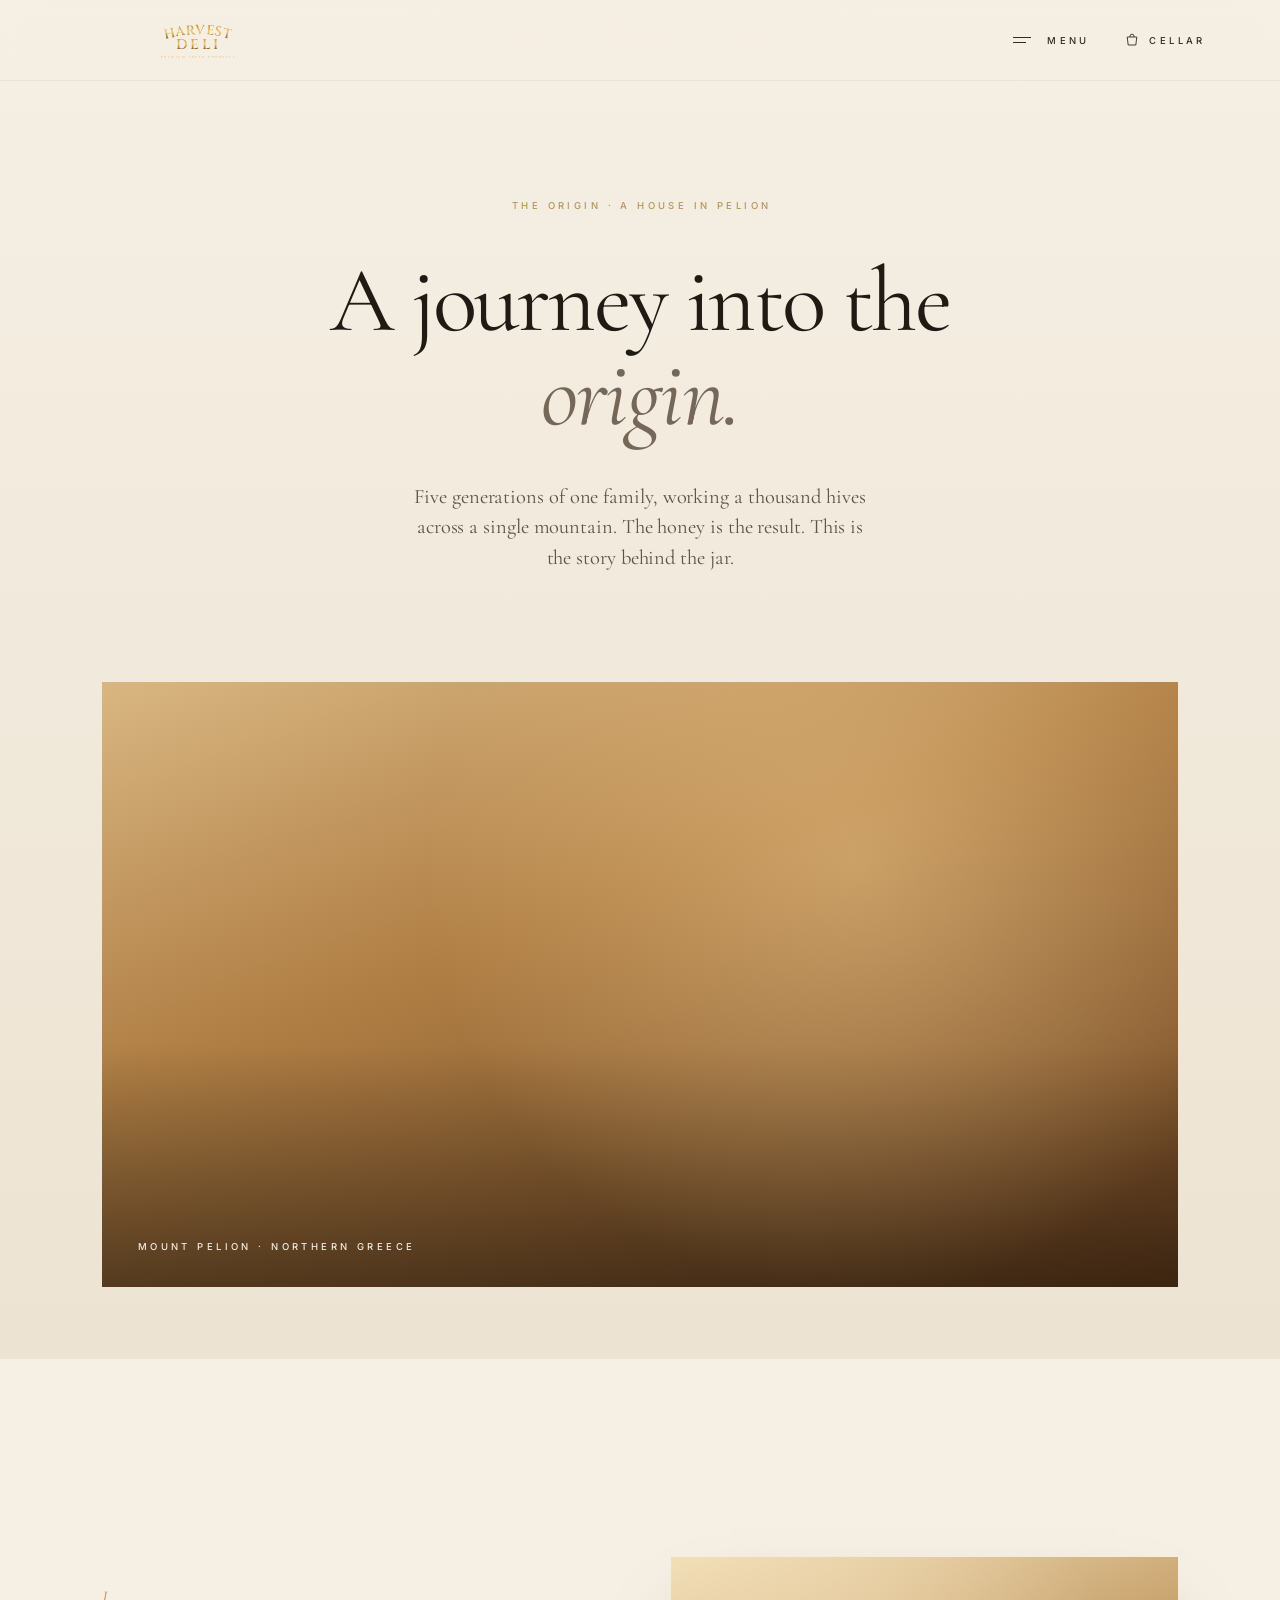
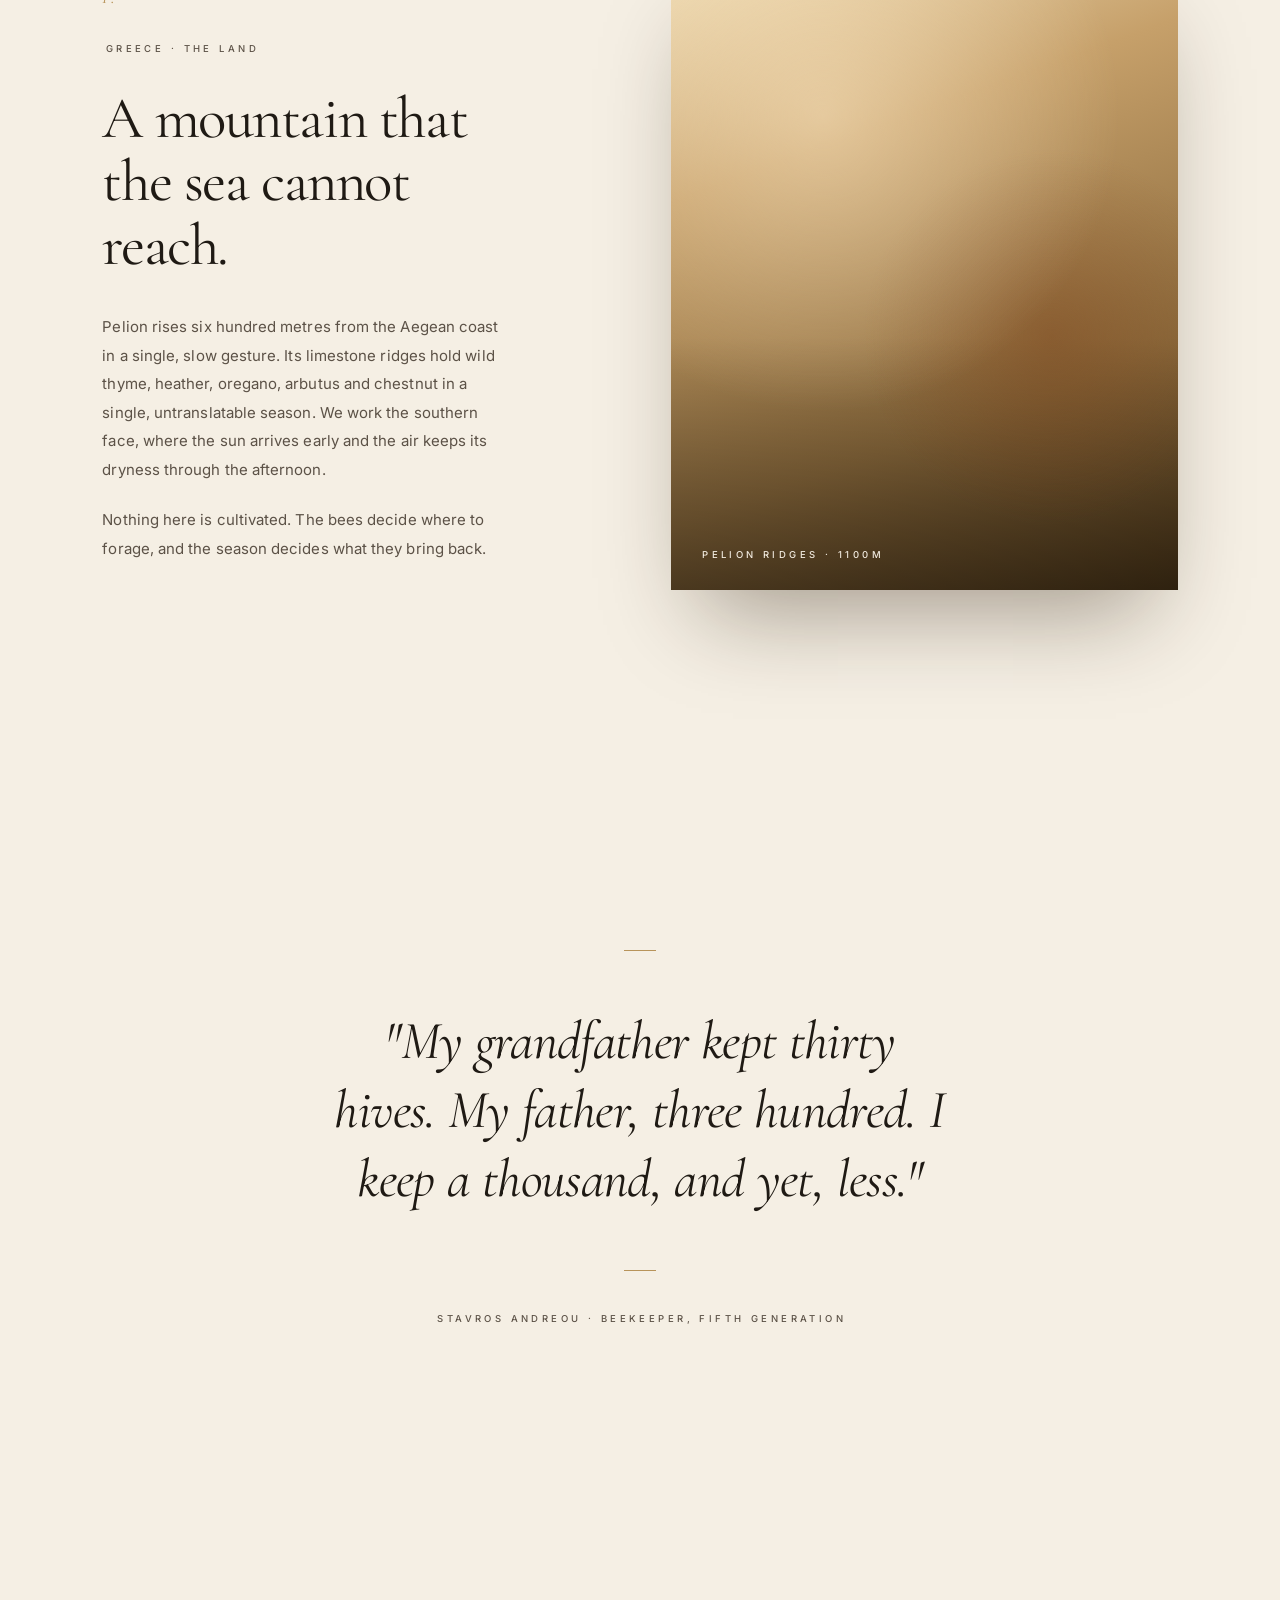
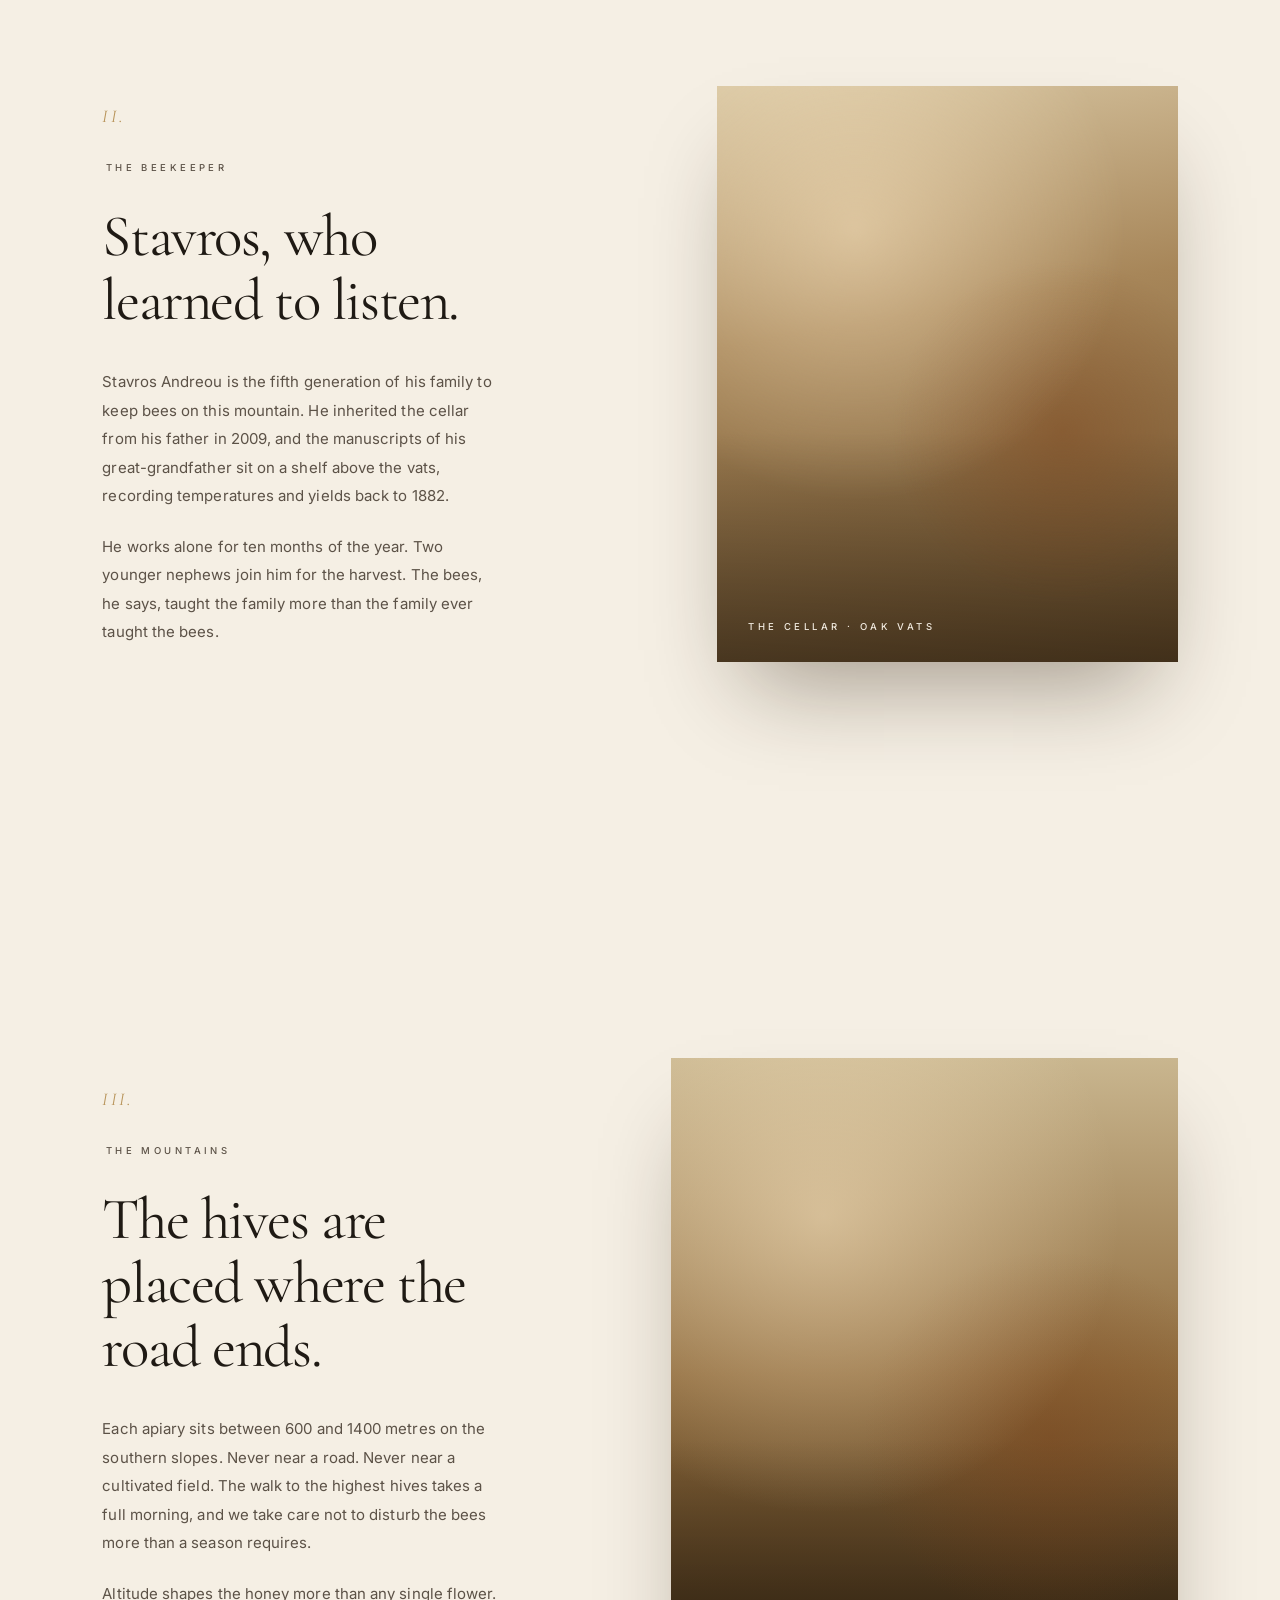
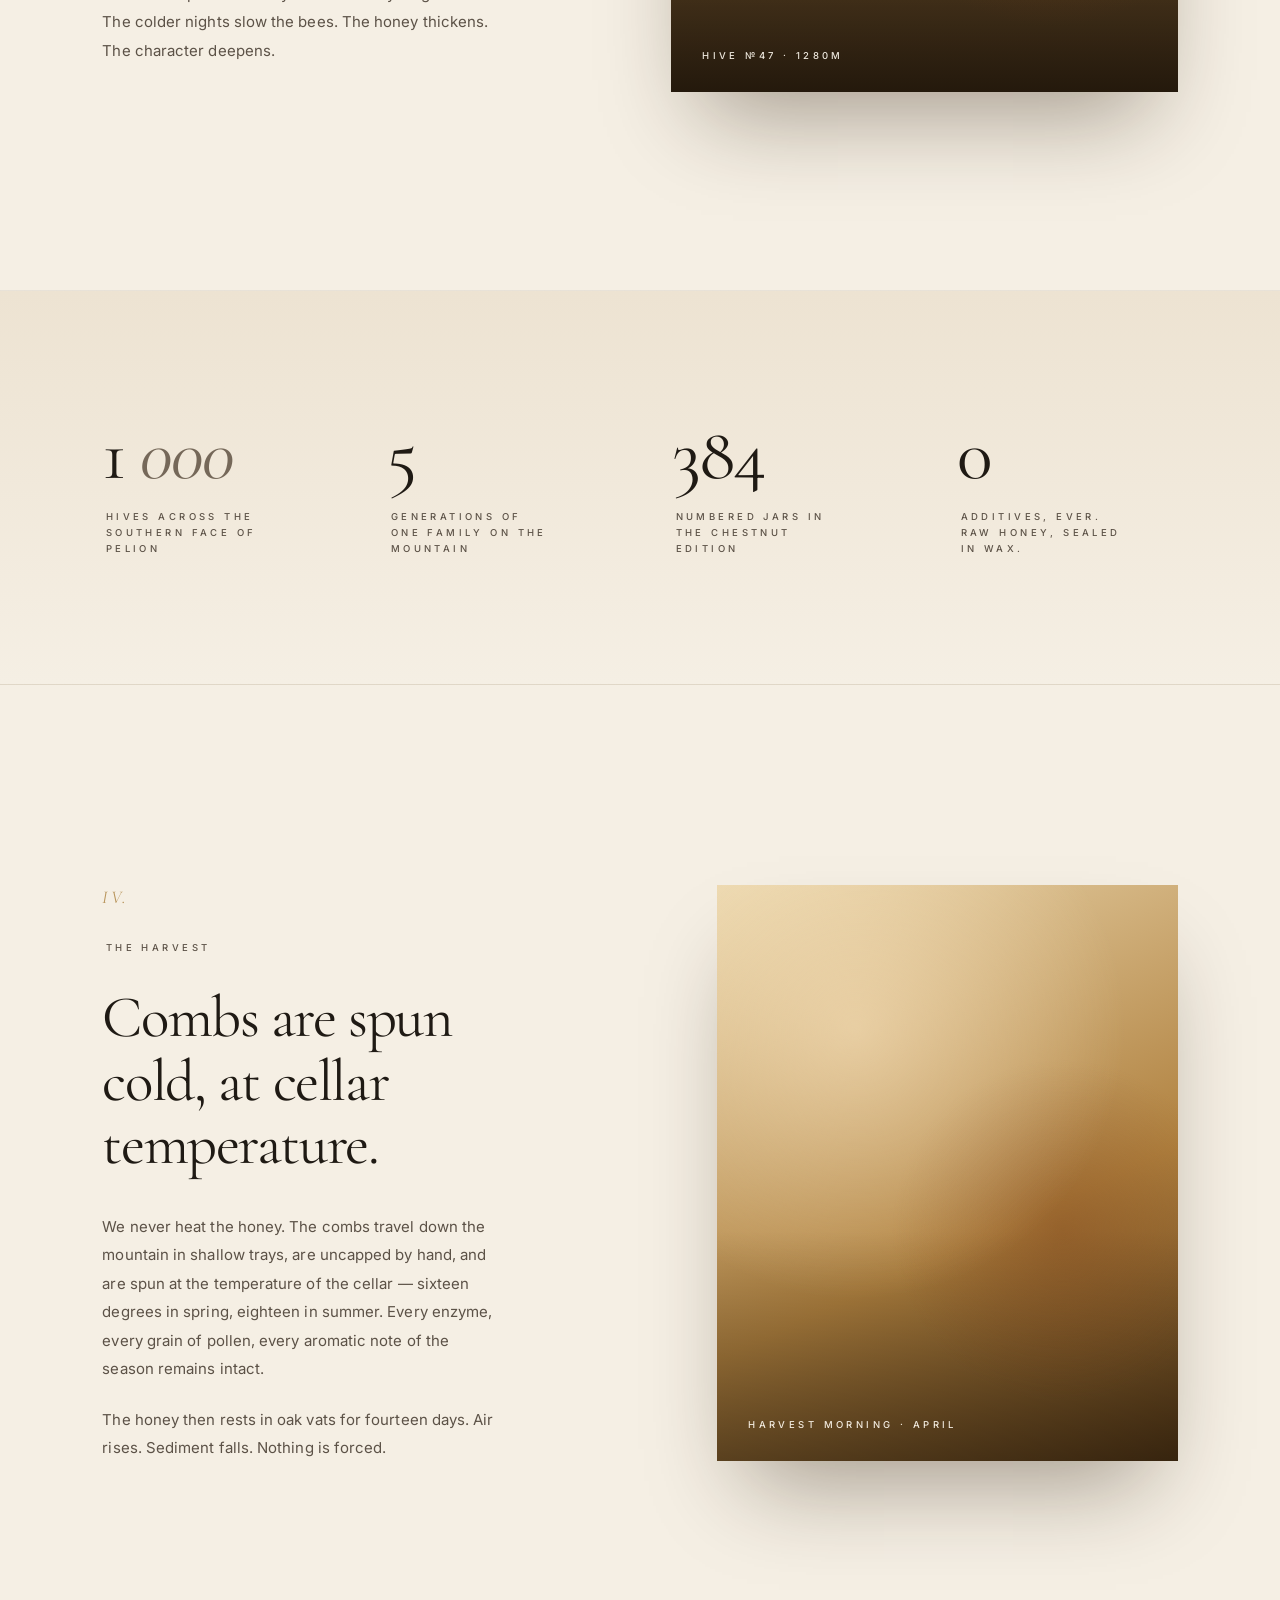
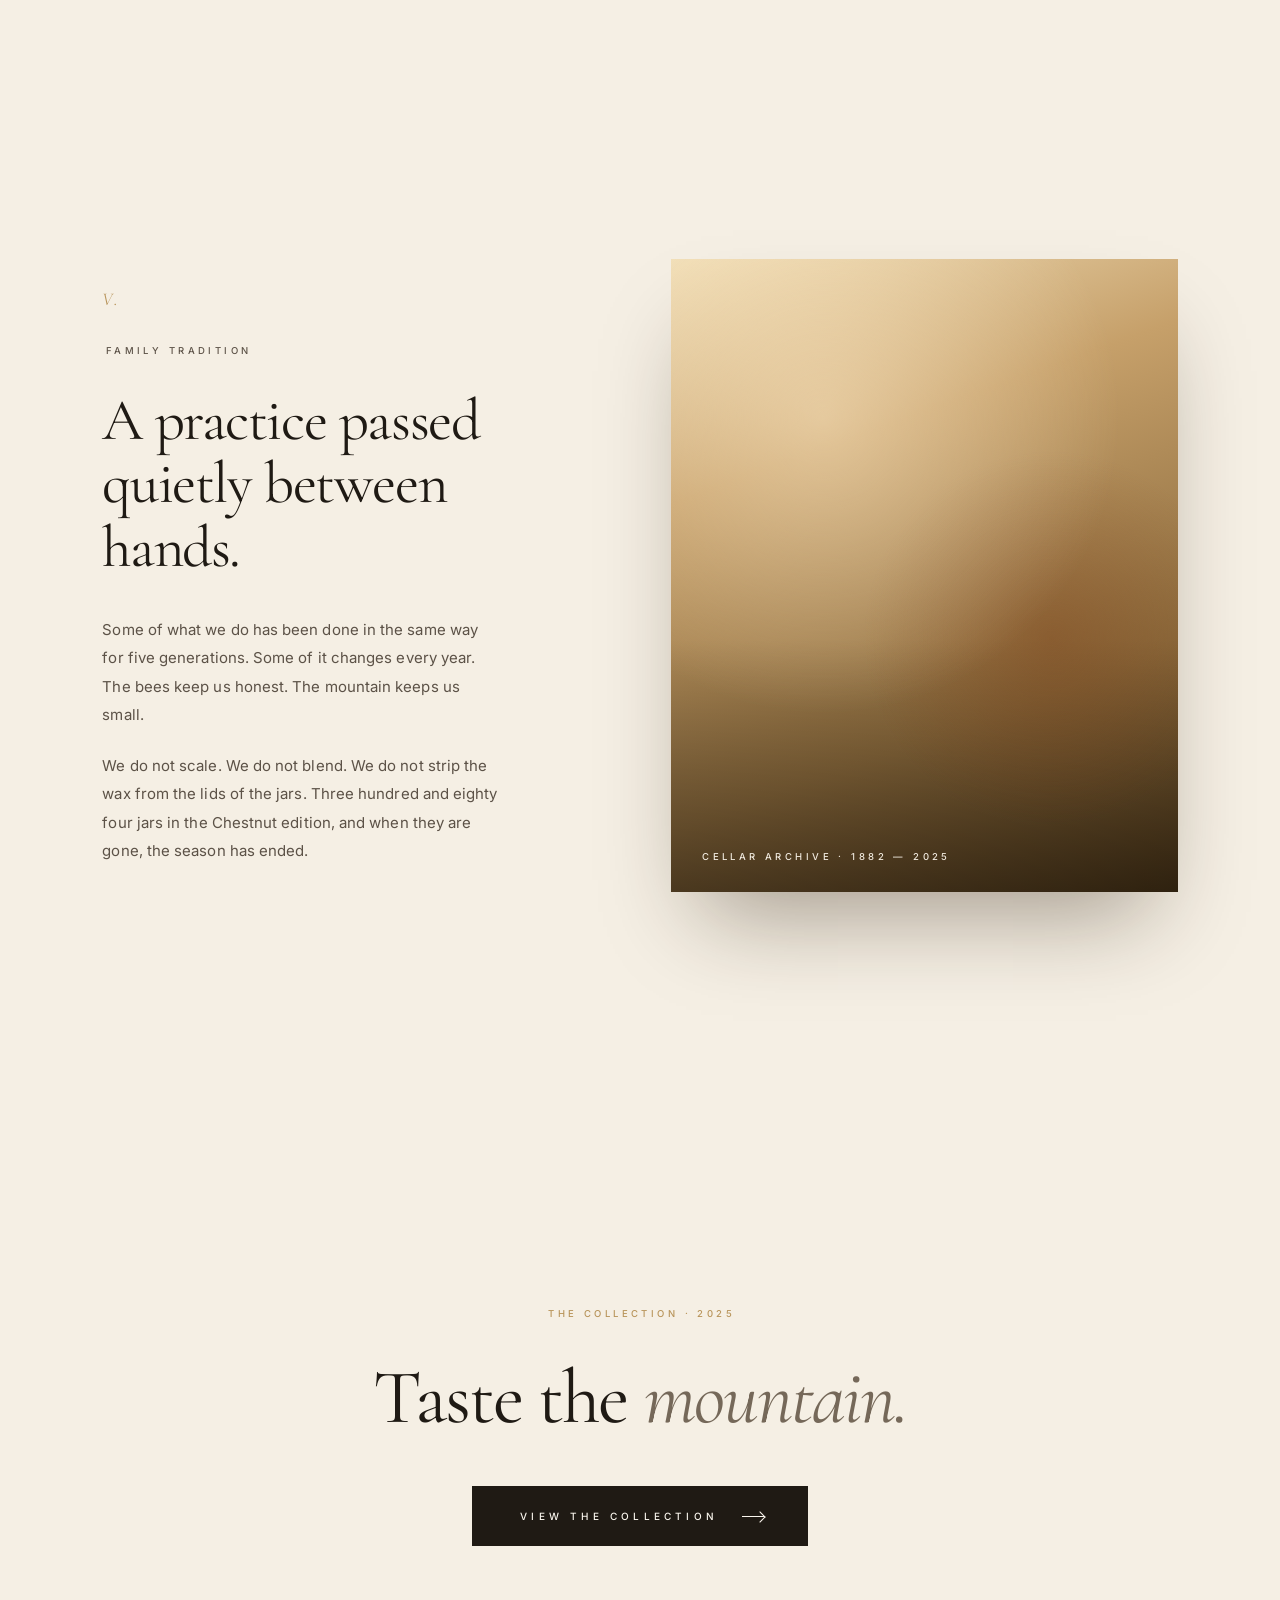
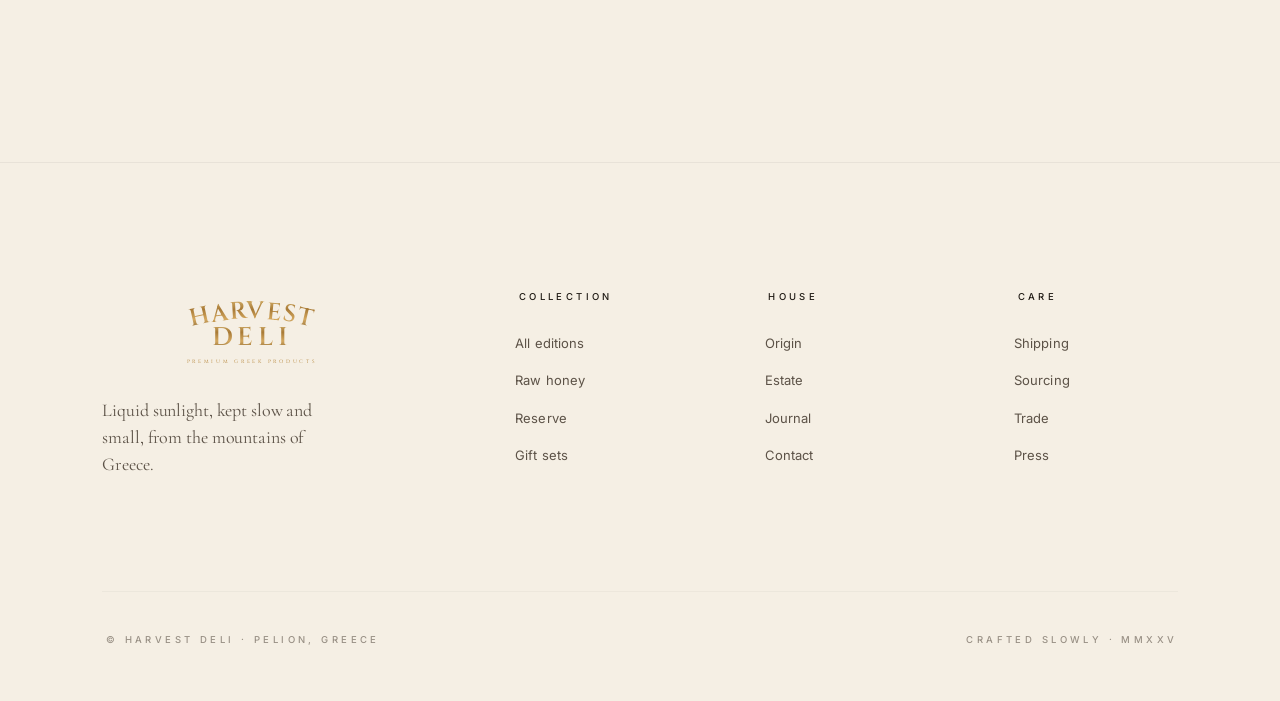
==== about.html @ 5fcb4b65 "Expand into full webshop: shop, about, contact, checkout, cart drawer - shop.html: cinematic hero, s" ====
<!DOCTYPE html>
<html lang="en">
<head>
<meta charset="UTF-8">
<meta name="viewport" content="width=device-width, initial-scale=1.0">
<title>The Origin — Harvest Deli</title>
<link rel="preconnect" href="https://fonts.googleapis.com">
<link rel="preconnect" href="https://fonts.gstatic.com" crossorigin>
<link href="https://fonts.googleapis.com/css2?family=Cinzel:wght@400;500;600;700&family=Cormorant+Garamond:ital,wght@0,300;0,400;0,500;0,600;1,400;1,500&family=Inter:wght@300;400;500&display=swap" rel="stylesheet">
<link rel="stylesheet" href="shared.css">
<style>
:root {
  --bg: #F5EFE4;
  --bg-deep: #EDE3D2;
  --ink: #1F1A14;
  --ink-soft: #5C5247;
  --ink-warm: #756859;
  --stone: #C9BBA3;
  --gold: #B8945A;
  --gold-light: #D4AC6A;
  --gold-deep: #8A6228;
  --gold-soft: rgba(184, 148, 90, 0.32);
  --cream: #FAF6EE;
  --ease: cubic-bezier(0.22, 1, 0.36, 1);
  --track-label: 0.36em;
  --track-button: 0.42em;
}
* { margin: 0; padding: 0; box-sizing: border-box; }
html { -webkit-font-smoothing: antialiased; -moz-osx-font-smoothing: grayscale; scroll-behavior: smooth; }
body {
  background: var(--bg);
  color: var(--ink);
  font-family: 'Inter', -apple-system, BlinkMacSystemFont, sans-serif;
  font-weight: 400;
  font-size: 15px;
  line-height: 1.65;
  overflow-x: hidden;
}
::selection { background: var(--gold-soft); color: var(--ink); }

.logo-svg { display: block; height: 100%; width: auto; }
.logo-mark.nav-size { height: 44px; }
.logo-mark.menu-size { height: 70px; }
.logo-mark.footer-size { height: 80px; }

nav.site-nav {
  position: fixed; top: 0; left: 0; right: 0; z-index: 60;
  display: flex; justify-content: space-between; align-items: center;
  padding: 18px 48px;
  color: var(--ink);
  background: rgba(245, 239, 228, 0.78);
  backdrop-filter: blur(20px) saturate(140%);
  -webkit-backdrop-filter: blur(20px) saturate(140%);
  border-bottom: 1px solid rgba(26, 22, 18, 0.05);
}
nav.site-nav .nav-brand { display: flex; align-items: center; height: 44px; text-decoration: none; color: inherit; }
nav.site-nav .nav-right { display: flex; align-items: center; gap: 32px; }
.menu-btn, .nav-acquire {
  background: none; border: none; color: inherit; cursor: pointer;
  font-family: 'Inter', sans-serif;
  font-size: 9.5px; letter-spacing: var(--track-label); text-transform: uppercase;
  font-weight: 500; padding: 6px 0;
  display: inline-flex; align-items: center; gap: 16px;
  text-decoration: none; transition: opacity 0.5s var(--ease);
  opacity: 0.92; padding-left: var(--track-label);
}
.menu-btn:hover, .nav-acquire:hover { opacity: 1; }
.menu-btn .lines { display: inline-flex; flex-direction: column; gap: 4px; width: 18px; }
.menu-btn .lines::before, .menu-btn .lines::after { content: ''; display: block; height: 1px; background: currentColor; }
.menu-btn .lines::before { width: 100%; }
.menu-btn .lines::after { width: 70%; }
.nav-acquire { border-bottom: 1px solid currentColor; padding-bottom: 4px; }

/* Menu overlay */
.menu-overlay {
  position: fixed; inset: 0; z-index: 150;
  background: #0B0907; color: var(--cream);
  opacity: 0; pointer-events: none;
  transition: opacity 0.9s var(--ease);
  display: flex; flex-direction: column;
  padding: 32px 48px; overflow: hidden;
}
.menu-overlay.open { opacity: 1; pointer-events: auto; }
.menu-overlay::before {
  content: ''; position: absolute; inset: 0;
  background: radial-gradient(ellipse at 75% 30%, rgba(212,172,106,0.14), transparent 55%), radial-gradient(ellipse at 20% 80%, rgba(184,148,90,0.08), transparent 60%);
  pointer-events: none;
}
.menu-top { display: flex; justify-content: space-between; align-items: center; padding-bottom: 8vh; position: relative; z-index: 2; }
.menu-close { background: none; border: none; color: currentColor; cursor: pointer; font-family: 'Inter', sans-serif; font-size: 10px; letter-spacing: 0.4em; text-transform: uppercase; font-weight: 500; display: inline-flex; align-items: center; gap: 14px; opacity: 0.85; transition: opacity 0.5s var(--ease); }
.menu-close:hover { opacity: 1; }
.menu-close .x { width: 18px; height: 18px; position: relative; }
.menu-close .x::before, .menu-close .x::after { content: ''; position: absolute; top: 50%; left: 0; width: 100%; height: 1px; background: currentColor; }
.menu-close .x::before { transform: rotate(45deg); }
.menu-close .x::after { transform: rotate(-45deg); }
.menu-content { display: grid; grid-template-columns: 1.4fr 1fr; gap: 8%; flex: 1; align-items: center; position: relative; z-index: 2; }
.menu-items { list-style: none; }
.menu-items li { border-bottom: 1px solid rgba(245,239,228,0.1); padding: 22px 0; display: grid; grid-template-columns: 60px 1fr auto; align-items: baseline; gap: 32px; opacity: 0; transform: translateY(30px); transition: opacity 0.9s var(--ease), transform 0.9s var(--ease); }
.menu-overlay.open .menu-items li { opacity: 1; transform: translateY(0); }
.menu-overlay.open .menu-items li:nth-child(1) { transition-delay: 0.18s; }
.menu-overlay.open .menu-items li:nth-child(2) { transition-delay: 0.28s; }
.menu-overlay.open .menu-items li:nth-child(3) { transition-delay: 0.38s; }
.menu-overlay.open .menu-items li:nth-child(4) { transition-delay: 0.48s; }
.menu-overlay.open .menu-items li:nth-child(5) { transition-delay: 0.58s; }
.menu-items .roman { font-family: 'Cormorant Garamond', serif; font-style: italic; font-weight: 400; font-size: 14px; color: var(--gold); letter-spacing: 0.1em; }
.menu-items a { font-family: 'Cormorant Garamond', serif; font-weight: 400; font-size: clamp(40px, 5vw, 72px); line-height: 1.04; letter-spacing: -0.024em; color: var(--cream); text-decoration: none; position: relative; display: inline-block; transition: color 0.5s var(--ease); }
.menu-items a em { font-style: italic; font-weight: 400; color: rgba(245, 239, 228, 0.78); letter-spacing: -0.014em; }
.menu-items a::after { content: ''; position: absolute; bottom: -8px; left: 0; width: 0; height: 1px; background: var(--gold); transition: width 0.7s var(--ease); }
.menu-items a:hover { color: var(--gold-light); }
.menu-items a:hover::after { width: 100%; }
.menu-items .sub { font-family: 'Inter', sans-serif; font-size: 9.5px; letter-spacing: var(--track-label); text-transform: uppercase; color: rgba(245,239,228,0.55); font-weight: 500; text-align: right; padding-left: var(--track-label); }
.menu-side { padding-left: 6%; border-left: 1px solid rgba(245,239,228,0.08); opacity: 0; transform: translateX(30px); transition: opacity 1s var(--ease) 0.6s, transform 1s var(--ease) 0.6s; }
.menu-overlay.open .menu-side { opacity: 1; transform: translateX(0); }
.menu-side h5 { font-family: 'Inter', sans-serif; font-size: 9.5px; letter-spacing: 0.45em; text-transform: uppercase; color: var(--gold); margin-bottom: 22px; font-weight: 500; }
.menu-side p { font-family: 'Cormorant Garamond', serif; font-weight: 400; font-size: 20px; line-height: 1.55; color: rgba(245,239,228,0.85); max-width: 24ch; margin-bottom: 38px; letter-spacing: -0.005em; }
.menu-side .contact { font-size: 11px; line-height: 2; color: rgba(245,239,228,0.65); }
.menu-side .contact a { color: inherit; text-decoration: none; border-bottom: 1px solid rgba(245,239,228,0.25); padding-bottom: 1px; }
.menu-bottom { display: flex; justify-content: space-between; align-items: center; font-size: 10px; letter-spacing: 0.32em; text-transform: uppercase; color: rgba(245,239,228,0.45); padding-top: 4vh; position: relative; z-index: 2; font-weight: 400; }
.menu-bottom .social { display: flex; gap: 28px; }
.menu-bottom .social a { color: inherit; text-decoration: none; }

/* ----- About hero ----- */
.about-hero {
  padding: 22vh 8% 8vh;
  text-align: center;
  background: linear-gradient(180deg, var(--bg) 0%, var(--bg-deep) 100%);
  position: relative;
  overflow: hidden;
}
.about-hero::before {
  content: '';
  position: absolute; top: -30%; left: 50%;
  width: 720px; height: 480px; transform: translateX(-50%);
  background: radial-gradient(ellipse at center, rgba(220, 175, 110, 0.22), transparent 60%);
  filter: blur(40px); pointer-events: none;
}
.about-eyebrow {
  font-family: 'Inter', sans-serif;
  font-size: 9.5px; letter-spacing: var(--track-label);
  text-transform: uppercase; color: var(--gold);
  margin-bottom: 40px; font-weight: 500;
  padding-left: var(--track-label);
}
.about-headline {
  font-family: 'Cormorant Garamond', serif;
  font-weight: 400;
  font-size: clamp(54px, 7.2vw, 124px);
  line-height: 1.02;
  letter-spacing: -0.028em;
  color: var(--ink);
  margin-bottom: 40px;
  max-width: 16ch;
  margin-left: auto; margin-right: auto;
}
.about-headline em { font-style: italic; font-weight: 400; color: var(--ink-warm); letter-spacing: -0.018em; }
.about-intro {
  font-family: 'Cormorant Garamond', serif;
  font-weight: 400;
  font-size: clamp(18px, 1.6vw, 24px);
  line-height: 1.5;
  color: var(--ink-soft);
  max-width: 46ch;
  margin: 0 auto;
  letter-spacing: -0.004em;
}

.about-frame {
  margin-top: 12vh;
  aspect-ratio: 16 / 9;
  width: 100%;
  position: relative;
  overflow: hidden;
  background: linear-gradient(160deg, #D9B681 0%, #B07F45 40%, #6B4220 100%);
}
.about-frame::before {
  content: '';
  position: absolute; inset: 0;
  background:
    radial-gradient(circle at 70% 30%, rgba(255, 220, 160, 0.4), transparent 50%),
    linear-gradient(180deg, transparent 60%, rgba(0, 0, 0, 0.45));
}
.about-frame .caption {
  position: absolute;
  bottom: 32px; left: 32px;
  font-family: 'Inter', sans-serif;
  font-size: 9.5px;
  letter-spacing: var(--track-label);
  text-transform: uppercase;
  color: rgba(255, 250, 240, 0.92);
  z-index: 2;
  font-weight: 500;
  padding-left: var(--track-label);
}

/* ----- Chapters ----- */
.chapter-section {
  padding: 22vh 8%;
  position: relative;
}
.chapter-section.left {
  display: grid;
  grid-template-columns: 1fr 1.1fr;
  gap: 10%;
  align-items: center;
}
.chapter-section.right {
  display: grid;
  grid-template-columns: 1.1fr 1fr;
  gap: 10%;
  align-items: center;
}
.chapter-section.right .ch-image { order: 2; }

.ch-text { max-width: 46ch; }
.ch-num {
  font-family: 'Cormorant Garamond', serif;
  font-style: italic; font-weight: 400;
  font-size: 18px;
  color: var(--gold);
  letter-spacing: 0.12em;
  margin-bottom: 28px;
}
.ch-eyebrow {
  font-family: 'Inter', sans-serif;
  font-size: 9.5px;
  letter-spacing: var(--track-label);
  text-transform: uppercase;
  color: var(--ink-soft);
  margin-bottom: 30px;
  font-weight: 500;
  padding-left: var(--track-label);
}
.ch-heading {
  font-family: 'Cormorant Garamond', serif;
  font-weight: 400;
  font-size: clamp(38px, 4.6vw, 68px);
  line-height: 1.08;
  letter-spacing: -0.024em;
  color: var(--ink);
  margin-bottom: 36px;
  max-width: 16ch;
}
.ch-heading em { font-style: italic; font-weight: 400; color: var(--ink-warm); letter-spacing: -0.016em; }
.ch-body {
  font-family: 'Inter', sans-serif;
  font-size: 15px;
  line-height: 1.9;
  color: var(--ink-soft);
  font-weight: 400;
  max-width: 44ch;
  letter-spacing: 0.005em;
}
.ch-body + .ch-body { margin-top: 22px; }

.ch-image {
  aspect-ratio: 4 / 5;
  position: relative;
  overflow: hidden;
  background: linear-gradient(165deg, #E8D5B0 0%, #C29A65 35%, #8F6638 70%, #4F3B1F 100%);
  box-shadow: 0 50px 90px -30px rgba(40, 24, 8, 0.4);
}
.ch-image.tone-1 { background: linear-gradient(160deg, #F0DDB6 0%, #C6A06A 30%, #8B6A3C 70%, #4D3719 100%); }
.ch-image.tone-2 { background: linear-gradient(170deg, #D8C6A2 0%, #A78659 40%, #6C4F2B 100%); }
.ch-image.tone-3 { background: linear-gradient(180deg, #C9B68F 0%, #8F6B3D 50%, #3C2A14 100%); }
.ch-image.tone-4 { background: linear-gradient(155deg, #EBD7AE 0%, #B0813F 60%, #5B3C18 100%); }
.ch-image::before {
  content: '';
  position: absolute; inset: 0;
  background:
    radial-gradient(circle at 30% 25%, rgba(255, 235, 200, 0.5), transparent 50%),
    radial-gradient(circle at 75% 60%, rgba(120, 60, 20, 0.4), transparent 35%),
    linear-gradient(180deg, transparent 60%, rgba(0, 0, 0, 0.4));
  mix-blend-mode: normal;
}
.ch-image .caption {
  position: absolute;
  bottom: 28px; left: 28px;
  font-family: 'Inter', sans-serif;
  font-size: 9.5px;
  letter-spacing: var(--track-label);
  text-transform: uppercase;
  color: rgba(255, 250, 240, 0.92);
  z-index: 2;
  font-weight: 500;
  padding-left: var(--track-label);
}

/* ----- Pull quote ----- */
.pull-quote {
  padding: 18vh 12%;
  text-align: center;
  background: var(--bg);
}
.pull-quote blockquote {
  font-family: 'Cormorant Garamond', serif;
  font-style: italic;
  font-weight: 400;
  font-size: clamp(32px, 4.2vw, 62px);
  line-height: 1.28;
  letter-spacing: -0.012em;
  color: var(--ink);
  max-width: 26ch;
  margin: 0 auto;
}
.pull-quote blockquote::before { content: ''; display: block; width: 32px; height: 1px; background: var(--gold); margin: 0 auto 56px; }
.pull-quote blockquote::after { content: ''; display: block; width: 32px; height: 1px; background: var(--gold); margin: 56px auto 0; }
.pull-quote cite {
  display: block;
  margin-top: 40px;
  font-family: 'Inter', sans-serif;
  font-style: normal;
  font-size: 9.5px;
  letter-spacing: var(--track-label);
  text-transform: uppercase;
  color: var(--ink-soft);
  font-weight: 500;
  padding-left: var(--track-label);
}

/* ----- Numbers strip ----- */
.numbers-strip {
  padding: 14vh 8%;
  background: linear-gradient(180deg, var(--bg-deep) 0%, var(--bg) 100%);
  display: grid;
  grid-template-columns: repeat(4, 1fr);
  gap: 6%;
  border-top: 1px solid rgba(26, 22, 18, 0.06);
  border-bottom: 1px solid rgba(26, 22, 18, 0.06);
}
.n-cell { text-align: left; }
.n-cell .n-value {
  font-family: 'Cormorant Garamond', serif;
  font-weight: 400;
  font-size: clamp(48px, 5.8vw, 88px);
  line-height: 1;
  color: var(--ink);
  letter-spacing: -0.028em;
  margin-bottom: 18px;
}
.n-cell .n-value em { font-style: italic; font-weight: 400; color: var(--ink-warm); }
.n-cell .n-label {
  font-family: 'Inter', sans-serif;
  font-size: 9.5px;
  letter-spacing: var(--track-label);
  text-transform: uppercase;
  color: var(--ink-soft);
  font-weight: 500;
  padding-left: var(--track-label);
  max-width: 28ch;
  line-height: 1.7;
}

/* ----- Final CTA ----- */
.about-cta {
  padding: 24vh 8%;
  text-align: center;
  background: var(--bg);
}
.about-cta .label {
  font-family: 'Inter', sans-serif;
  font-size: 9.5px;
  letter-spacing: var(--track-label);
  text-transform: uppercase;
  color: var(--gold);
  margin-bottom: 36px;
  font-weight: 500;
  padding-left: var(--track-label);
}
.about-cta h2 {
  font-family: 'Cormorant Garamond', serif;
  font-weight: 400;
  font-size: clamp(44px, 6vw, 96px);
  line-height: 1.04;
  letter-spacing: -0.026em;
  color: var(--ink);
  max-width: 16ch;
  margin: 0 auto 48px;
}
.about-cta h2 em { font-style: italic; font-weight: 400; color: var(--ink-warm); }
.about-cta .cta-link {
  display: inline-flex;
  align-items: center;
  gap: 24px;
  padding: 22px 44px;
  font-family: 'Inter', sans-serif;
  font-size: 10px;
  letter-spacing: var(--track-button);
  text-transform: uppercase;
  color: var(--cream);
  background: var(--ink);
  text-decoration: none;
  font-weight: 500;
  transition: background 0.7s var(--ease);
  padding-left: calc(44px + var(--track-button));
}
.about-cta .cta-link:hover { background: var(--gold-deep); }
.about-cta .cta-link .arrow { width: 22px; height: 1px; background: currentColor; position: relative; }
.about-cta .cta-link .arrow::after {
  content: ''; position: absolute; right: 0; top: -3px;
  width: 7px; height: 7px;
  border-right: 1px solid currentColor;
  border-top: 1px solid currentColor;
  transform: rotate(45deg);
}

/* Footer */
footer.site-footer { padding: 14vh 8% 6vh; background: var(--bg); border-top: 1px solid rgba(26, 22, 18, 0.06); }
.footer-grid { display: grid; grid-template-columns: 2fr 1fr 1fr 1fr; gap: 8%; margin-bottom: 12vh; }
.footer-brand { margin-bottom: 28px; }
.footer-tagline { font-family: 'Cormorant Garamond', serif; font-weight: 400; font-size: 18px; color: var(--ink-soft); max-width: 26ch; line-height: 1.5; letter-spacing: -0.006em; }
.footer-col h4 { font-family: 'Inter', sans-serif; font-size: 9.5px; letter-spacing: var(--track-label); text-transform: uppercase; margin-bottom: 28px; font-weight: 500; color: var(--ink); padding-left: var(--track-label); }
.footer-col a { display: block; font-family: 'Inter', sans-serif; font-size: 13px; color: var(--ink-soft); text-decoration: none; margin-bottom: 16px; letter-spacing: 0.005em; transition: color 0.5s var(--ease); font-weight: 400; }
.footer-col a:hover { color: var(--gold); }
.footer-bottom { display: flex; justify-content: space-between; align-items: center; font-family: 'Inter', sans-serif; font-size: 9.5px; letter-spacing: var(--track-label); color: var(--ink-soft); text-transform: uppercase; opacity: 0.6; padding-top: 40px; border-top: 1px solid rgba(26, 22, 18, 0.06); font-weight: 500; padding-left: var(--track-label); }

/* Reveal */
.reveal { opacity: 0; transform: translateY(50px); transition: opacity 1.6s var(--ease), transform 1.6s var(--ease); }
.reveal.in { opacity: 1; transform: translateY(0); }
.reveal.delay-1 { transition-delay: 0.18s; }
.reveal.delay-2 { transition-delay: 0.36s; }

@media (max-width: 900px) {
  nav.site-nav { padding: 14px 22px; }
  nav.site-nav .nav-right { gap: 18px; }
  .about-hero { padding: 16vh 7% 6vh; }
  .about-frame { margin-top: 8vh; aspect-ratio: 4 / 5; }
  .chapter-section { padding: 14vh 7%; grid-template-columns: 1fr !important; gap: 8vh !important; }
  .chapter-section.right .ch-image { order: 0; }
  .pull-quote { padding: 12vh 8%; }
  .numbers-strip { grid-template-columns: 1fr 1fr; gap: 6vh 8%; padding: 10vh 7%; }
  .about-cta { padding: 18vh 7%; }
  .footer-grid { grid-template-columns: 1fr 1fr; gap: 6vh 8%; }
  .footer-bottom { flex-direction: column; gap: 16px; text-align: center; }
  .menu-overlay { padding: 24px 28px; }
  .menu-content { grid-template-columns: 1fr; gap: 6vh; align-items: start; }
  .menu-items li { grid-template-columns: 40px 1fr; gap: 16px; }
  .menu-items .sub { grid-column: 1 / -1; text-align: left; padding-left: 56px; margin-top: -8px; }
  .menu-side { padding-left: 0; border-left: none; border-top: 1px solid rgba(245,239,228,0.08); padding-top: 5vh; }
  .menu-bottom { flex-direction: column; gap: 16px; text-align: center; }
}
</style>
</head>
<body>

<svg width="0" height="0" style="position:absolute" aria-hidden="true">
  <defs>
    <linearGradient id="goldFoil" x1="0" y1="0" x2="0" y2="1">
      <stop offset="0%" stop-color="#FAE3A3"/><stop offset="22%" stop-color="#C99948"/><stop offset="48%" stop-color="#F1CC79"/><stop offset="72%" stop-color="#9D6F29"/><stop offset="100%" stop-color="#6E4B1B"/>
    </linearGradient>
    <linearGradient id="goldFoilDark" x1="0" y1="0" x2="0" y2="1">
      <stop offset="0%" stop-color="#E8C982"/><stop offset="35%" stop-color="#A87A36"/><stop offset="60%" stop-color="#D4A85F"/><stop offset="100%" stop-color="#5C3F18"/>
    </linearGradient>
    <path id="harvestArc" d="M 16 60 Q 130 14 244 60" fill="none"/>
    <symbol id="harvestDeliLogo" viewBox="0 0 260 100">
      <text font-family="Cinzel, serif" font-weight="600" font-size="30" letter-spacing="1.5" fill="url(#goldFoil)"><textPath href="#harvestArc" startOffset="50%" text-anchor="middle">HARVEST</textPath></text>
      <text x="130" y="70" text-anchor="middle" font-family="Cinzel, serif" font-weight="600" font-size="32" letter-spacing="6" fill="url(#goldFoil)">DELI</text>
      <line x1="80" y1="80" x2="180" y2="80" stroke="url(#goldFoil)" stroke-width="0.5" opacity="0.5"/>
      <text x="130" y="92" text-anchor="middle" font-family="Cinzel, serif" font-weight="500" font-size="6.2" letter-spacing="3.4" fill="url(#goldFoil)">PREMIUM GREEK PRODUCTS</text>
    </symbol>
    <symbol id="harvestDeliLogoDark" viewBox="0 0 260 100">
      <text font-family="Cinzel, serif" font-weight="600" font-size="30" letter-spacing="1.5" fill="url(#goldFoilDark)"><textPath href="#harvestArc" startOffset="50%" text-anchor="middle">HARVEST</textPath></text>
      <text x="130" y="70" text-anchor="middle" font-family="Cinzel, serif" font-weight="600" font-size="32" letter-spacing="6" fill="url(#goldFoilDark)">DELI</text>
      <line x1="80" y1="80" x2="180" y2="80" stroke="url(#goldFoilDark)" stroke-width="0.5" opacity="0.5"/>
      <text x="130" y="92" text-anchor="middle" font-family="Cinzel, serif" font-weight="500" font-size="6.2" letter-spacing="3.4" fill="url(#goldFoilDark)">PREMIUM GREEK PRODUCTS</text>
    </symbol>
  </defs>
</svg>

<nav class="site-nav">
  <a href="index.html" class="nav-brand"><svg class="logo-svg logo-mark nav-size"><use href="#harvestDeliLogo"/></svg></a>
  <div class="nav-right">
    <button class="menu-btn" id="menuBtn"><span class="lines"></span>Menu</button>
    <button class="nav-cart" id="navCart" aria-label="Open cart">
      <span class="cart-glyph"><svg width="14" height="14" viewBox="0 0 14 14" fill="none"><path d="M2.2 4 L11.8 4 L10.8 12 L3.2 12 Z" stroke="currentColor" stroke-width="0.9" fill="none"/><path d="M5 4 V3.2 A2 2 0 0 1 9 3.2 V4" stroke="currentColor" stroke-width="0.9" fill="none"/></svg></span>
      Cellar
      <span class="cart-count">0</span>
    </button>
  </div>
</nav>

<div class="menu-overlay" id="menuOverlay" aria-hidden="true">
  <div class="menu-top">
    <a href="index.html" class="nav-brand"><svg class="logo-svg logo-mark menu-size"><use href="#harvestDeliLogo"/></svg></a>
    <button class="menu-close" id="menuClose">Close <span class="x"></span></button>
  </div>
  <div class="menu-content">
    <ol class="menu-items">
      <li><span class="roman">I</span><a href="shop.html">The <em>Collection</em></a><span class="sub">All editions</span></li>
      <li><span class="roman">II</span><a href="about.html">The <em>Origin</em></a><span class="sub">Pelion · Greece</span></li>
      <li><span class="roman">III</span><a href="index.html#process">The <em>Process</em></a><span class="sub">Hand harvested</span></li>
      <li><span class="roman">IV</span><a href="index.html#journal">The <em>Journal</em></a><span class="sub">Field notes</span></li>
      <li><span class="roman">V</span><a href="contact.html">Contact</a><span class="sub">Trade &amp; press</span></li>
    </ol>
    <aside class="menu-side">
      <h5>Visit the estate</h5>
      <p>By appointment between April and October. Small groups, single day, accompanied tastings at the cellar.</p>
      <div class="contact">
        <a href="mailto:hello@harvestdeli.gr">hello@harvestdeli.gr</a><br>
        +30 24210 882 14<br>Pelion, 37006 &middot; Greece
      </div>
    </aside>
  </div>
  <div class="menu-bottom">
    <span>© Harvest Deli MMXXV</span>
    <div class="social"><a href="#">Instagram</a><a href="#">Journal</a><a href="#">Wholesale</a></div>
  </div>
</div>

<!-- Cart drawer -->
<div class="cart-drawer" id="cartDrawer" aria-hidden="true">
  <div class="cart-backdrop"></div>
  <aside class="cart-panel">
    <header class="cart-head">
      <span class="cart-title">Your <em>Cellar</em></span>
      <button class="cart-close" aria-label="Close">Close <span class="x"></span></button>
    </header>
    <div class="cart-items" id="cartItems"></div>
    <footer class="cart-foot">
      <div class="cart-totals">
        <span class="label">Subtotal</span>
        <span class="total" id="cartTotal">€0</span>
      </div>
      <p class="cart-note">Shipping calculated at checkout. Complimentary across the EU above €120.</p>
      <a href="checkout.html" class="cart-checkout">Continue to checkout <span class="arrow"></span></a>
    </footer>
  </aside>
</div>

<!-- ============ Hero ============ -->
<section class="about-hero">
  <div class="about-eyebrow">The Origin &middot; A house in Pelion</div>
  <h1 class="about-headline">A journey into the <em>origin.</em></h1>
  <p class="about-intro">Five generations of one family, working a thousand hives across a single mountain. The honey is the result. This is the story behind the jar.</p>
  <div class="about-frame">
    <span class="caption">Mount Pelion &middot; Northern Greece</span>
  </div>
</section>

<!-- ============ Chapter 1 ============ -->
<section class="chapter-section left">
  <div class="ch-text reveal">
    <div class="ch-num">I.</div>
    <div class="ch-eyebrow">Greece &middot; The land</div>
    <h2 class="ch-heading">A mountain that the sea cannot reach.</h2>
    <p class="ch-body">Pelion rises six hundred metres from the Aegean coast in a single, slow gesture. Its limestone ridges hold wild thyme, heather, oregano, arbutus and chestnut in a single, untranslatable season. We work the southern face, where the sun arrives early and the air keeps its dryness through the afternoon.</p>
    <p class="ch-body">Nothing here is cultivated. The bees decide where to forage, and the season decides what they bring back.</p>
  </div>
  <div class="ch-image tone-1 reveal delay-1">
    <span class="caption">Pelion ridges &middot; 1100m</span>
  </div>
</section>

<!-- ============ Pull quote ============ -->
<section class="pull-quote">
  <div class="reveal">
    <blockquote>"My grandfather kept thirty hives. My father, three hundred. I keep a thousand, and yet, less."</blockquote>
    <cite>Stavros Andreou &middot; Beekeeper, fifth generation</cite>
  </div>
</section>

<!-- ============ Chapter 2 ============ -->
<section class="chapter-section right">
  <div class="ch-image tone-2 reveal">
    <span class="caption">The cellar &middot; oak vats</span>
  </div>
  <div class="ch-text reveal delay-1">
    <div class="ch-num">II.</div>
    <div class="ch-eyebrow">The beekeeper</div>
    <h2 class="ch-heading">Stavros, who learned to listen.</h2>
    <p class="ch-body">Stavros Andreou is the fifth generation of his family to keep bees on this mountain. He inherited the cellar from his father in 2009, and the manuscripts of his great-grandfather sit on a shelf above the vats, recording temperatures and yields back to 1882.</p>
    <p class="ch-body">He works alone for ten months of the year. Two younger nephews join him for the harvest. The bees, he says, taught the family more than the family ever taught the bees.</p>
  </div>
</section>

<!-- ============ Chapter 3 ============ -->
<section class="chapter-section left">
  <div class="ch-text reveal">
    <div class="ch-num">III.</div>
    <div class="ch-eyebrow">The mountains</div>
    <h2 class="ch-heading">The hives are placed where the road ends.</h2>
    <p class="ch-body">Each apiary sits between 600 and 1400 metres on the southern slopes. Never near a road. Never near a cultivated field. The walk to the highest hives takes a full morning, and we take care not to disturb the bees more than a season requires.</p>
    <p class="ch-body">Altitude shapes the honey more than any single flower. The colder nights slow the bees. The honey thickens. The character deepens.</p>
  </div>
  <div class="ch-image tone-3 reveal delay-1">
    <span class="caption">Hive №47 &middot; 1280m</span>
  </div>
</section>

<!-- ============ Numbers ============ -->
<section class="numbers-strip">
  <div class="n-cell reveal">
    <div class="n-value">1 <em>000</em></div>
    <div class="n-label">Hives across the southern face of Pelion</div>
  </div>
  <div class="n-cell reveal delay-1">
    <div class="n-value">5</div>
    <div class="n-label">Generations of one family on the mountain</div>
  </div>
  <div class="n-cell reveal delay-2">
    <div class="n-value">384</div>
    <div class="n-label">Numbered jars in the Chestnut edition</div>
  </div>
  <div class="n-cell reveal">
    <div class="n-value">0</div>
    <div class="n-label">Additives, ever. Raw honey, sealed in wax.</div>
  </div>
</section>

<!-- ============ Chapter 4 ============ -->
<section class="chapter-section right">
  <div class="ch-image tone-4 reveal">
    <span class="caption">Harvest morning &middot; April</span>
  </div>
  <div class="ch-text reveal delay-1">
    <div class="ch-num">IV.</div>
    <div class="ch-eyebrow">The harvest</div>
    <h2 class="ch-heading">Combs are spun cold, at cellar temperature.</h2>
    <p class="ch-body">We never heat the honey. The combs travel down the mountain in shallow trays, are uncapped by hand, and are spun at the temperature of the cellar — sixteen degrees in spring, eighteen in summer. Every enzyme, every grain of pollen, every aromatic note of the season remains intact.</p>
    <p class="ch-body">The honey then rests in oak vats for fourteen days. Air rises. Sediment falls. Nothing is forced.</p>
  </div>
</section>

<!-- ============ Chapter 5 ============ -->
<section class="chapter-section left">
  <div class="ch-text reveal">
    <div class="ch-num">V.</div>
    <div class="ch-eyebrow">Family tradition</div>
    <h2 class="ch-heading">A practice passed quietly between hands.</h2>
    <p class="ch-body">Some of what we do has been done in the same way for five generations. Some of it changes every year. The bees keep us honest. The mountain keeps us small.</p>
    <p class="ch-body">We do not scale. We do not blend. We do not strip the wax from the lids of the jars. Three hundred and eighty four jars in the Chestnut edition, and when they are gone, the season has ended.</p>
  </div>
  <div class="ch-image tone-1 reveal delay-1">
    <span class="caption">Cellar archive &middot; 1882 — 2025</span>
  </div>
</section>

<!-- ============ CTA ============ -->
<section class="about-cta">
  <div class="label">The Collection &middot; 2025</div>
  <h2>Taste the <em>mountain.</em></h2>
  <a href="shop.html" class="cta-link">View the collection <span class="arrow"></span></a>
</section>

<footer class="site-footer">
  <div class="footer-grid">
    <div>
      <div class="footer-brand"><svg class="logo-svg logo-mark footer-size"><use href="#harvestDeliLogoDark"/></svg></div>
      <p class="footer-tagline">Liquid sunlight, kept slow and small, from the mountains of Greece.</p>
    </div>
    <div class="footer-col">
      <h4>Collection</h4>
      <a href="shop.html">All editions</a>
      <a href="shop.html">Raw honey</a>
      <a href="shop.html">Reserve</a>
      <a href="shop.html">Gift sets</a>
    </div>
    <div class="footer-col">
      <h4>House</h4>
      <a href="about.html">Origin</a>
      <a href="index.html#process">Estate</a>
      <a href="#">Journal</a>
      <a href="contact.html">Contact</a>
    </div>
    <div class="footer-col">
      <h4>Care</h4>
      <a href="#">Shipping</a>
      <a href="#">Sourcing</a>
      <a href="contact.html">Trade</a>
      <a href="contact.html">Press</a>
    </div>
  </div>
  <div class="footer-bottom">
    <span>© Harvest Deli &middot; Pelion, Greece</span>
    <span>Crafted slowly &middot; MMXXV</span>
  </div>
</footer>

<script src="shared.js"></script>
<script>
(function () {
  const menuBtn = document.getElementById('menuBtn');
  const menuOverlay = document.getElementById('menuOverlay');
  const menuClose = document.getElementById('menuClose');
  const open = () => { menuOverlay.classList.add('open'); document.body.style.overflow='hidden'; };
  const close = () => { menuOverlay.classList.remove('open'); document.body.style.overflow=''; };
  menuBtn.addEventListener('click', open);
  menuClose.addEventListener('click', close);
  menuOverlay.querySelectorAll('a').forEach(a => a.addEventListener('click', close));
  document.addEventListener('keydown', e => { if (e.key === 'Escape') close(); });
  const io = new IntersectionObserver(entries => {
    entries.forEach(en => { if (en.isIntersecting) { en.target.classList.add('in'); io.unobserve(en.target); } });
  }, { threshold: 0.1, rootMargin: '0px 0px -60px 0px' });
  document.querySelectorAll('.reveal').forEach(el => io.observe(el));
})();
</script>
</body>
</html>
---- shared.css ----
/* ============================================================
   Harvest Deli — shared layer
   Cart drawer, nav-cart, shop card, grain, page transitions
   ============================================================ */

/* ----------- Nav: cart button ----------- */
.nav-cart {
  background: none;
  border: none;
  color: inherit;
  cursor: pointer;
  font-family: 'Inter', sans-serif;
  font-size: 9.5px;
  letter-spacing: var(--track-label, 0.36em);
  text-transform: uppercase;
  font-weight: 500;
  padding: 6px 0;
  display: inline-flex;
  align-items: center;
  gap: 10px;
  opacity: 0.92;
  transition: opacity 0.5s var(--ease, cubic-bezier(0.22, 1, 0.36, 1));
  padding-left: var(--track-label, 0.36em);
}
.nav-cart:hover { opacity: 1; }
.nav-cart .cart-glyph {
  display: inline-flex;
  align-items: center;
  justify-content: center;
  width: 14px; height: 14px;
}
.nav-cart .cart-glyph svg { display: block; }
.nav-cart .cart-count {
  display: inline-flex;
  align-items: center;
  justify-content: center;
  min-width: 16px;
  height: 16px;
  padding: 0 5px;
  border-radius: 100px;
  background: var(--gold, #B8945A);
  color: #FAF6EE;
  font-size: 9px;
  letter-spacing: 0.02em;
  font-weight: 600;
  opacity: 0;
  transform: scale(0.7);
  transition: opacity 0.4s var(--ease), transform 0.5s var(--ease);
  padding-left: 5px;
}
.nav-cart.has-items .cart-count { opacity: 1; transform: scale(1); }

/* ----------- Cart drawer ----------- */
.cart-drawer {
  position: fixed;
  inset: 0;
  z-index: 180;
  pointer-events: none;
  visibility: hidden;
}
.cart-drawer.open { pointer-events: auto; visibility: visible; }
.cart-backdrop {
  position: absolute;
  inset: 0;
  background: rgba(15, 11, 6, 0.42);
  backdrop-filter: blur(6px);
  -webkit-backdrop-filter: blur(6px);
  opacity: 0;
  transition: opacity 0.8s var(--ease, cubic-bezier(0.22, 1, 0.36, 1));
}
.cart-drawer.open .cart-backdrop { opacity: 1; }
.cart-panel {
  position: absolute;
  top: 0; right: 0; bottom: 0;
  width: min(460px, 90vw);
  background: rgba(250, 246, 238, 0.94);
  backdrop-filter: blur(24px) saturate(150%);
  -webkit-backdrop-filter: blur(24px) saturate(150%);
  border-left: 1px solid rgba(26, 22, 18, 0.06);
  box-shadow: -40px 0 100px -20px rgba(40, 24, 8, 0.18);
  transform: translateX(100%);
  transition: transform 0.85s var(--ease, cubic-bezier(0.22, 1, 0.36, 1));
  display: flex;
  flex-direction: column;
}
.cart-drawer.open .cart-panel { transform: translateX(0); }

.cart-head {
  padding: 32px 40px 24px;
  display: flex;
  justify-content: space-between;
  align-items: baseline;
  border-bottom: 1px solid rgba(26, 22, 18, 0.06);
}
.cart-head .cart-title {
  font-family: 'Cormorant Garamond', 'EB Garamond', Garamond, serif;
  font-weight: 400;
  font-size: 24px;
  letter-spacing: -0.018em;
  color: var(--ink, #1F1A14);
}
.cart-head .cart-title em {
  font-style: italic;
  color: var(--ink-warm, #756859);
  font-weight: 400;
  padding-left: 6px;
  font-size: 14px;
  letter-spacing: 0.04em;
}
.cart-close {
  background: none;
  border: none;
  cursor: pointer;
  font-family: 'Inter', sans-serif;
  font-size: 9.5px;
  letter-spacing: var(--track-label, 0.36em);
  text-transform: uppercase;
  font-weight: 500;
  color: var(--ink-soft, #5C5247);
  display: inline-flex;
  align-items: center;
  gap: 12px;
  padding: 6px 0;
  transition: color 0.4s var(--ease);
  padding-left: var(--track-label, 0.36em);
}
.cart-close:hover { color: var(--ink, #1F1A14); }
.cart-close .x { width: 14px; height: 14px; position: relative; }
.cart-close .x::before, .cart-close .x::after {
  content: ''; position: absolute; top: 50%; left: 0;
  width: 100%; height: 1px; background: currentColor;
}
.cart-close .x::before { transform: rotate(45deg); }
.cart-close .x::after { transform: rotate(-45deg); }

.cart-items {
  flex: 1;
  overflow-y: auto;
  padding: 8px 40px;
}
.cart-empty {
  padding: 12vh 8px;
  text-align: center;
  color: var(--ink-soft);
}
.cart-empty h4 {
  font-family: 'Cormorant Garamond', serif;
  font-weight: 400;
  font-size: 28px;
  line-height: 1.2;
  letter-spacing: -0.02em;
  color: var(--ink);
  margin-bottom: 14px;
  max-width: 18ch;
  margin-left: auto;
  margin-right: auto;
}
.cart-empty p {
  font-size: 13px;
  line-height: 1.8;
  max-width: 28ch;
  margin: 0 auto 32px;
}
.cart-empty-cta {
  display: inline-flex;
  align-items: center;
  gap: 16px;
  padding: 16px 30px;
  font-family: 'Inter', sans-serif;
  font-size: 10px;
  letter-spacing: var(--track-button, 0.42em);
  text-transform: uppercase;
  font-weight: 500;
  color: var(--ink);
  border: 1px solid rgba(26, 22, 18, 0.36);
  text-decoration: none;
  transition: all 0.6s var(--ease);
  padding-left: calc(30px + var(--track-button, 0.42em));
}
.cart-empty-cta:hover { background: var(--ink); color: var(--cream); border-color: var(--ink); }

.cart-line {
  display: grid;
  grid-template-columns: 78px 1fr auto;
  gap: 22px;
  align-items: center;
  padding: 22px 0;
  border-bottom: 1px solid rgba(26, 22, 18, 0.05);
}
.cart-line:last-child { border-bottom: none; }
.cart-line .thumb {
  width: 78px;
  height: 92px;
  background: linear-gradient(180deg, #EDE3D2 0%, #DDCEB5 100%);
  position: relative;
  overflow: hidden;
}
.cart-line .thumb .mini-jar {
  position: absolute;
  bottom: 8%;
  left: 50%;
  transform: translateX(-50%);
  width: 50%;
  height: 70%;
  border-radius: 3px 3px 10px 10px;
  box-shadow:
    inset 4px 0 8px rgba(255,235,180,0.32),
    inset -4px 0 8px rgba(50,25,0,0.45),
    inset 0 -10px 18px rgba(35,18,0,0.5);
}
.cart-line .thumb .mini-jar::before {
  content: '';
  position: absolute;
  top: -10px; left: 20%; right: 20%; height: 12px;
  background: linear-gradient(180deg, #2C231A 0%, #0D0907 100%);
  border-radius: 2px;
}
.cart-line .thumb .mini-jar.amber { background: linear-gradient(180deg, rgba(220,170,100,0.92) 14%, rgba(180,122,55,0.98) 42%, rgba(130,82,28,1) 78%, rgba(70,40,10,1) 100%); }
.cart-line .thumb .mini-jar.bronze { background: linear-gradient(180deg, rgba(186,140,80,0.92) 14%, rgba(140,90,40,0.98) 42%, rgba(100,55,20,1) 78%, rgba(50,25,5,1) 100%); }
.cart-line .thumb .mini-jar.straw { background: linear-gradient(180deg, rgba(240,210,140,0.92) 14%, rgba(210,170,90,0.98) 42%, rgba(170,130,50,1) 78%, rgba(110,80,25,1) 100%); }
.cart-line .thumb .mini-jar.deep { background: linear-gradient(180deg, rgba(120,75,30,0.92) 14%, rgba(80,45,12,0.98) 42%, rgba(50,25,5,1) 78%, rgba(20,10,2,1) 100%); }
.cart-line .thumb .mini-jar.pale { background: linear-gradient(180deg, rgba(248,225,170,0.92) 14%, rgba(232,200,130,0.98) 42%, rgba(200,160,90,1) 78%, rgba(150,118,55,1) 100%); }

.cart-line .meta { min-width: 0; }
.cart-line .meta .name {
  font-family: 'Cormorant Garamond', serif;
  font-weight: 400;
  font-size: 19px;
  letter-spacing: -0.015em;
  margin-bottom: 4px;
  color: var(--ink);
  line-height: 1.18;
}
.cart-line .meta .edition {
  font-family: 'Inter', sans-serif;
  font-size: 9.5px;
  letter-spacing: var(--track-label, 0.36em);
  text-transform: uppercase;
  color: var(--ink-soft);
  font-weight: 500;
  margin-bottom: 12px;
  padding-left: var(--track-label, 0.36em);
}
.qty {
  display: inline-flex;
  align-items: center;
  border: 1px solid rgba(26, 22, 18, 0.14);
  height: 28px;
}
.qty button {
  width: 28px;
  height: 28px;
  background: none;
  border: none;
  cursor: pointer;
  color: var(--ink-soft);
  font-family: 'Inter', sans-serif;
  font-size: 14px;
  font-weight: 400;
  display: inline-flex;
  align-items: center;
  justify-content: center;
  transition: color 0.4s var(--ease);
}
.qty button:hover { color: var(--ink); }
.qty .val {
  min-width: 28px;
  text-align: center;
  font-family: 'Cormorant Garamond', serif;
  font-weight: 400;
  font-size: 16px;
  color: var(--ink);
  letter-spacing: -0.005em;
}

.cart-line .price-col { text-align: right; }
.cart-line .price-col .price {
  font-family: 'Cormorant Garamond', serif;
  font-weight: 400;
  font-size: 20px;
  color: var(--ink);
  letter-spacing: -0.012em;
  margin-bottom: 10px;
}
.cart-line .price-col .remove {
  background: none;
  border: none;
  cursor: pointer;
  font-family: 'Inter', sans-serif;
  font-size: 9px;
  letter-spacing: 0.28em;
  text-transform: uppercase;
  color: var(--ink-soft);
  font-weight: 500;
  opacity: 0.6;
  transition: opacity 0.4s var(--ease), color 0.4s var(--ease);
  padding: 0;
  padding-left: 0.28em;
}
.cart-line .price-col .remove:hover { opacity: 1; color: var(--gold-deep, #8A6228); }

.cart-foot {
  padding: 28px 40px 36px;
  border-top: 1px solid rgba(26, 22, 18, 0.06);
  background: rgba(255, 252, 246, 0.6);
}
.cart-totals {
  display: flex;
  justify-content: space-between;
  align-items: baseline;
  margin-bottom: 8px;
}
.cart-totals .label {
  font-family: 'Inter', sans-serif;
  font-size: 10px;
  letter-spacing: var(--track-label, 0.36em);
  text-transform: uppercase;
  font-weight: 500;
  color: var(--ink-soft);
  padding-left: var(--track-label, 0.36em);
}
.cart-totals .total {
  font-family: 'Cormorant Garamond', serif;
  font-weight: 400;
  font-size: 28px;
  letter-spacing: -0.018em;
  color: var(--ink);
}
.cart-note {
  font-family: 'Inter', sans-serif;
  font-size: 11px;
  line-height: 1.6;
  color: var(--ink-soft);
  margin-bottom: 22px;
  opacity: 0.78;
}
.cart-checkout {
  display: flex;
  align-items: center;
  justify-content: center;
  gap: 18px;
  padding: 20px 26px;
  background: var(--ink);
  color: var(--cream);
  text-decoration: none;
  font-family: 'Inter', sans-serif;
  font-size: 10px;
  letter-spacing: var(--track-button, 0.42em);
  text-transform: uppercase;
  font-weight: 500;
  transition: background 0.6s var(--ease);
  padding-left: calc(26px + var(--track-button, 0.42em));
}
.cart-checkout:hover { background: var(--gold-deep, #8A6228); }
.cart-checkout .arrow {
  width: 22px; height: 1px; background: currentColor; position: relative;
}
.cart-checkout .arrow::after {
  content: ''; position: absolute; right: 0; top: -3px;
  width: 7px; height: 7px;
  border-right: 1px solid currentColor;
  border-top: 1px solid currentColor;
  transform: rotate(45deg);
}

/* ----------- Toast / added-to-cart confirmation ----------- */
.cart-toast {
  position: fixed;
  bottom: 28px;
  left: 50%;
  transform: translateX(-50%) translateY(20px);
  padding: 16px 26px;
  background: rgba(15, 11, 6, 0.92);
  backdrop-filter: blur(10px);
  color: var(--cream);
  font-family: 'Inter', sans-serif;
  font-size: 10px;
  letter-spacing: var(--track-label, 0.36em);
  text-transform: uppercase;
  font-weight: 500;
  z-index: 160;
  opacity: 0;
  pointer-events: none;
  transition: opacity 0.5s var(--ease), transform 0.6s var(--ease);
  padding-left: calc(26px + var(--track-label, 0.36em));
}
.cart-toast.show { opacity: 1; transform: translateX(-50%) translateY(0); }

/* ----------- Mobile responsive ----------- */
@media (max-width: 900px) {
  .cart-head, .cart-foot { padding-left: 24px; padding-right: 24px; }
  .cart-items { padding-left: 24px; padding-right: 24px; }
  .cart-line { grid-template-columns: 60px 1fr auto; gap: 16px; }
  .cart-line .thumb { width: 60px; height: 72px; }
  .cart-line .meta .name { font-size: 17px; }
}

/* ----------- Grain overlay utility ----------- */
.grain-overlay {
  position: fixed;
  inset: 0;
  pointer-events: none;
  z-index: 200;
  opacity: 0.025;
  mix-blend-mode: overlay;
  background-image: url("data:image/svg+xml;utf8,<svg xmlns='http://www.w3.org/2000/svg' width='160' height='160'><filter id='n'><feTurbulence type='fractalNoise' baseFrequency='0.9' numOctaves='2'/></filter><rect width='100%' height='100%' filter='url(%23n)' opacity='0.55'/></svg>");
}

/* ----------- Page transition (subtle on link follow) ----------- */
.page-fade {
  animation: pageFade 1s var(--ease, cubic-bezier(0.22, 1, 0.36, 1)) both;
}
@keyframes pageFade {
  from { opacity: 0; transform: translateY(8px); }
  to { opacity: 1; transform: translateY(0); }
}
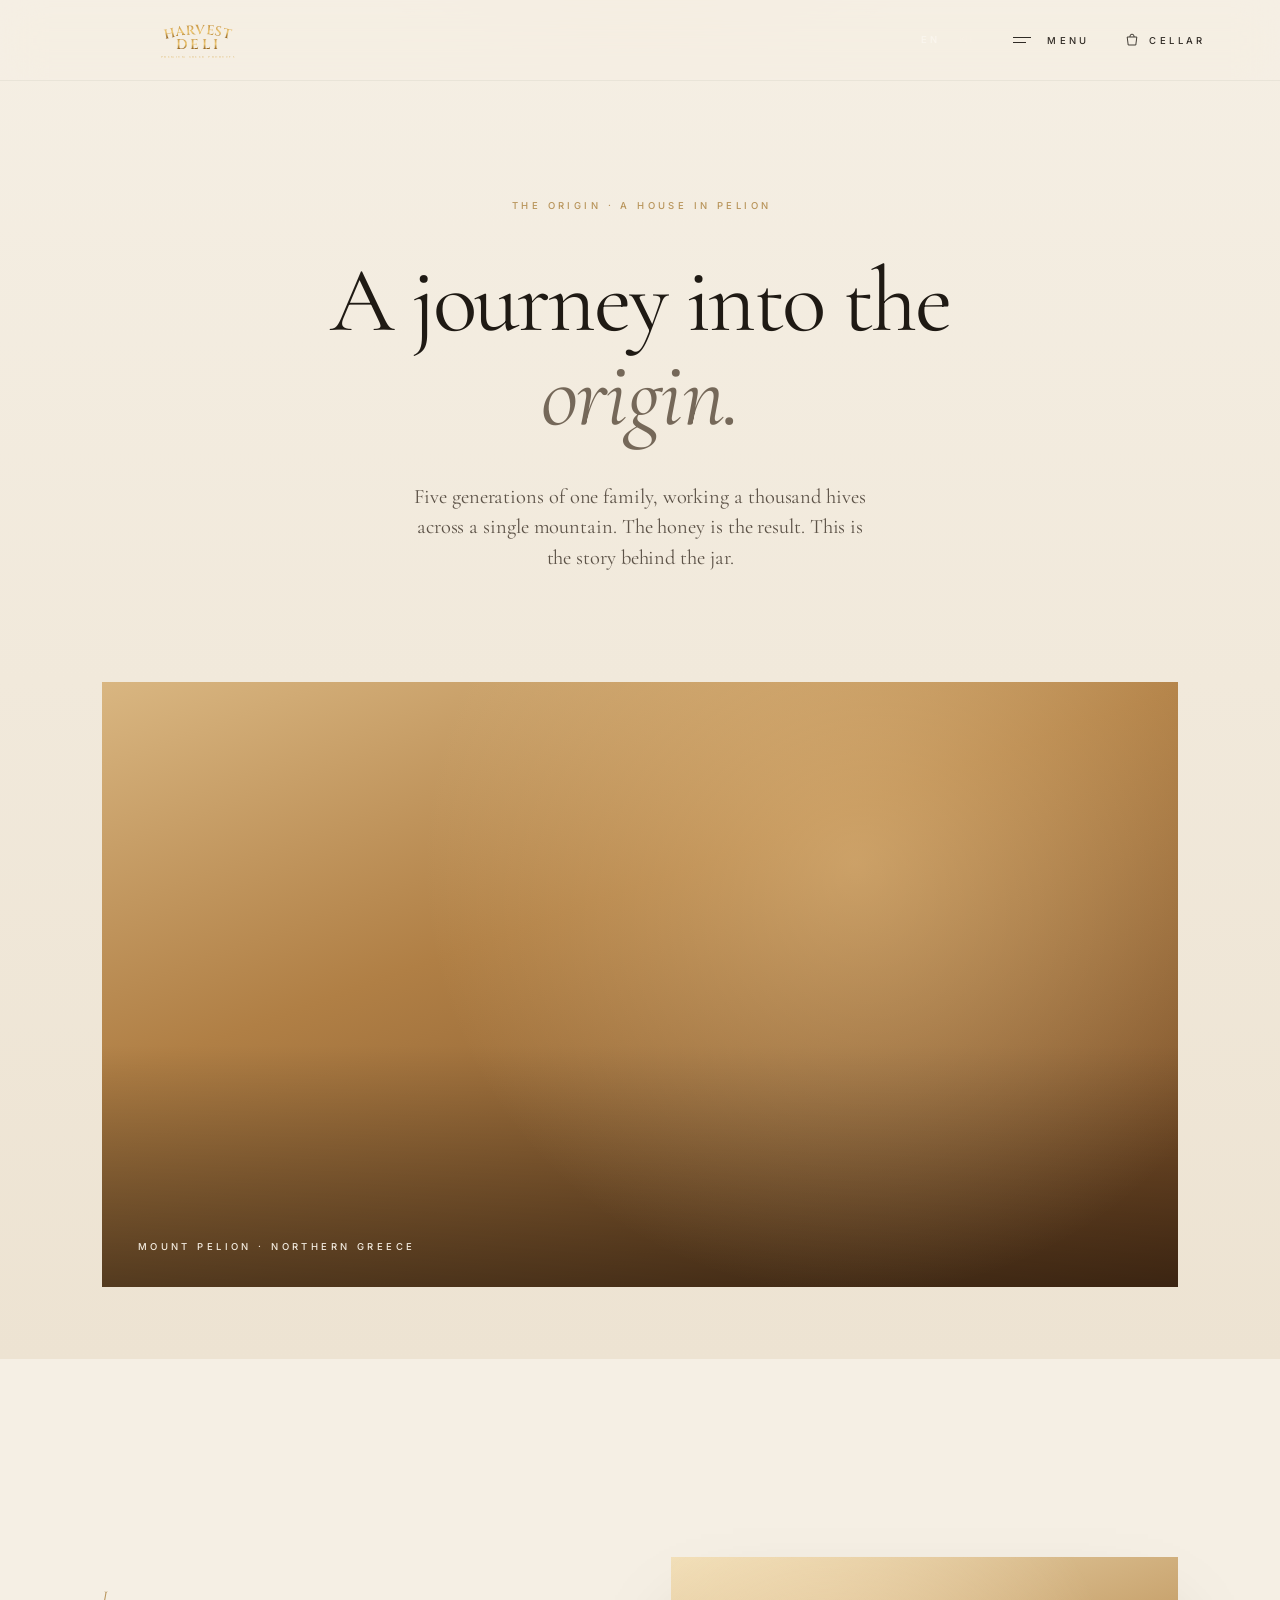
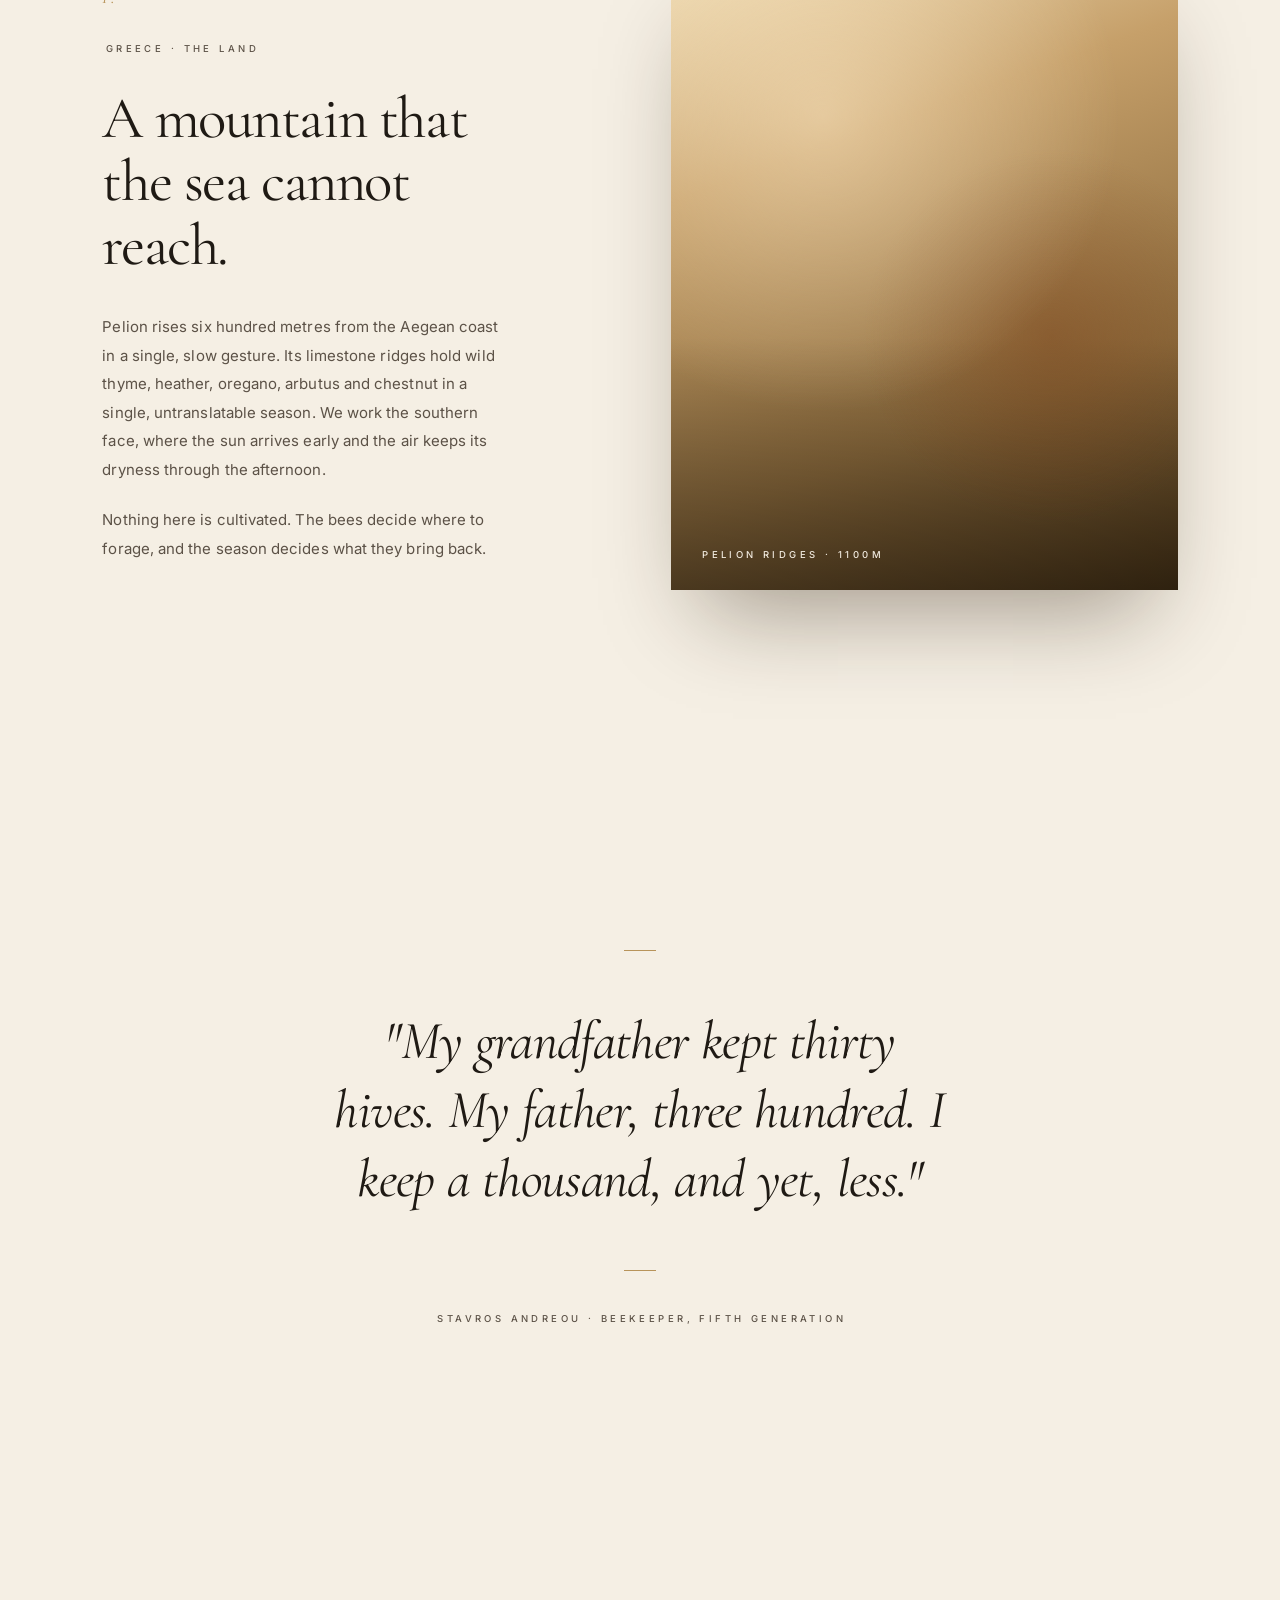
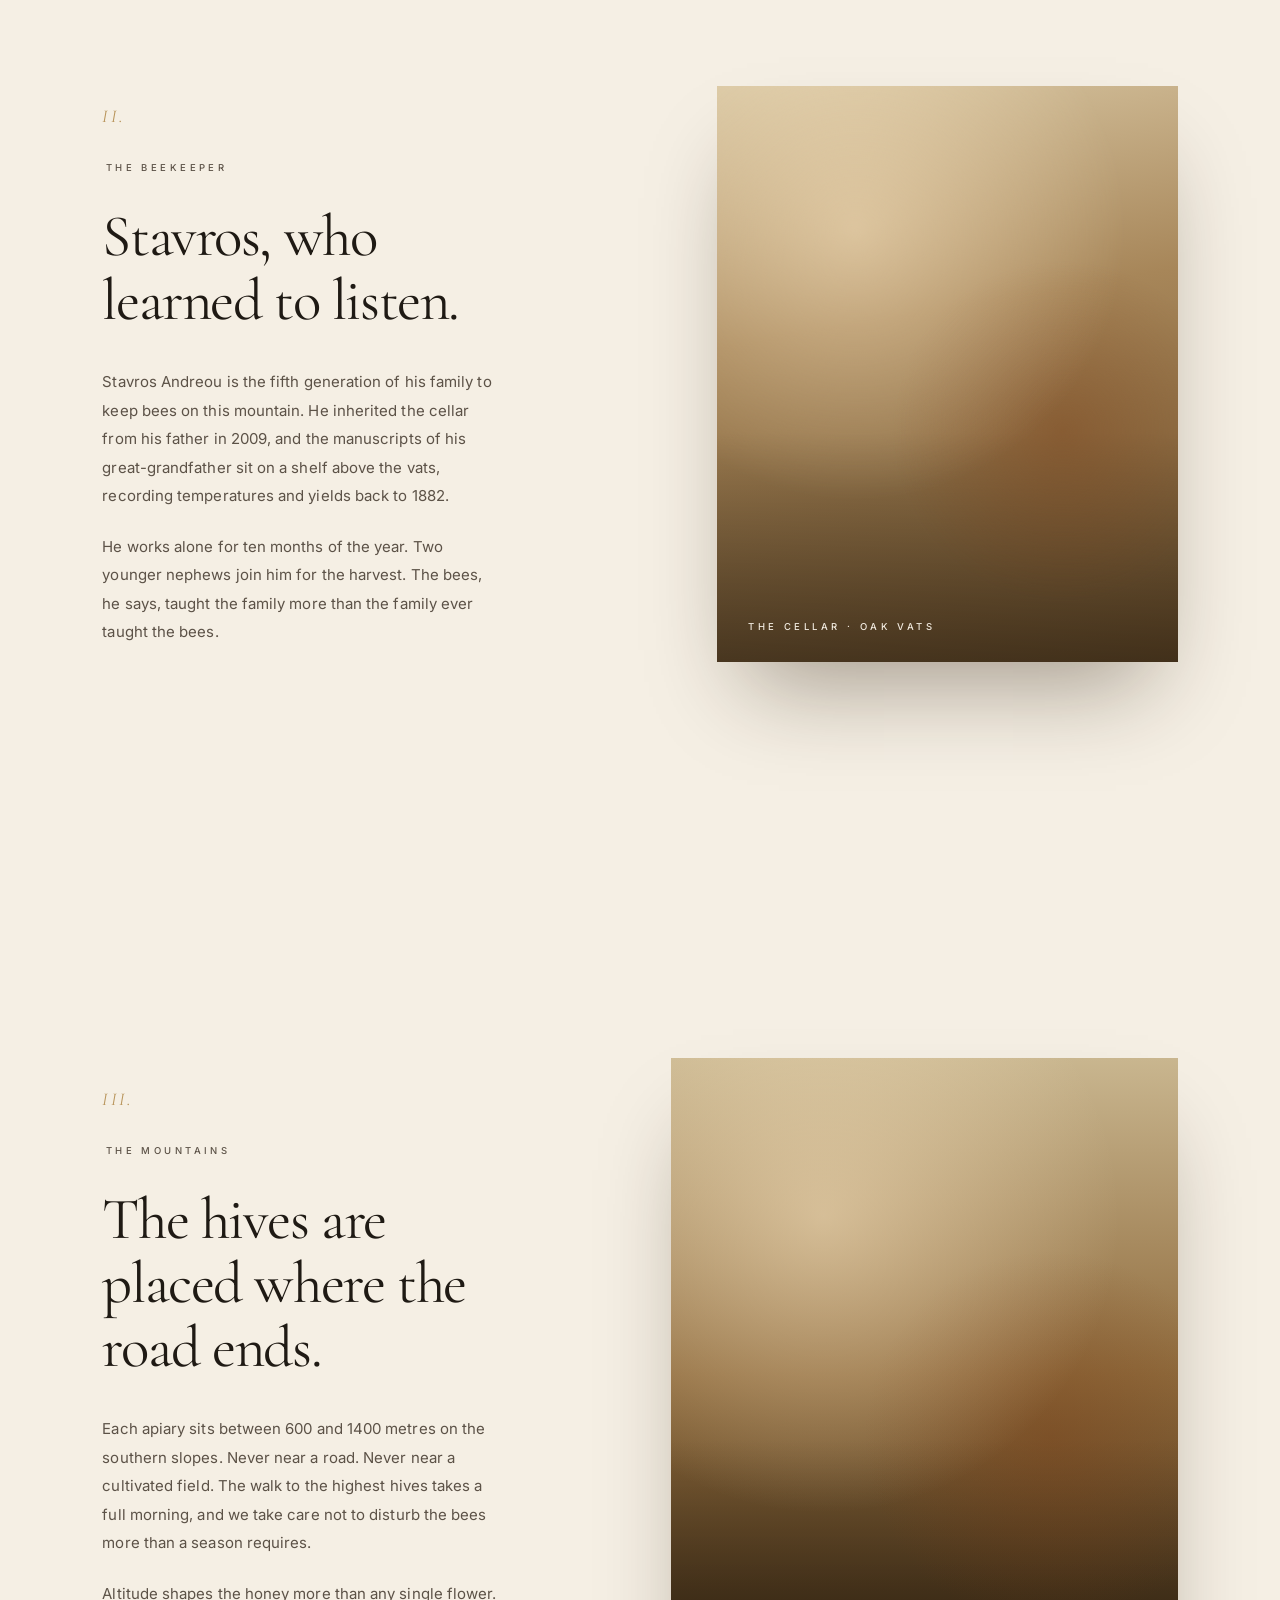
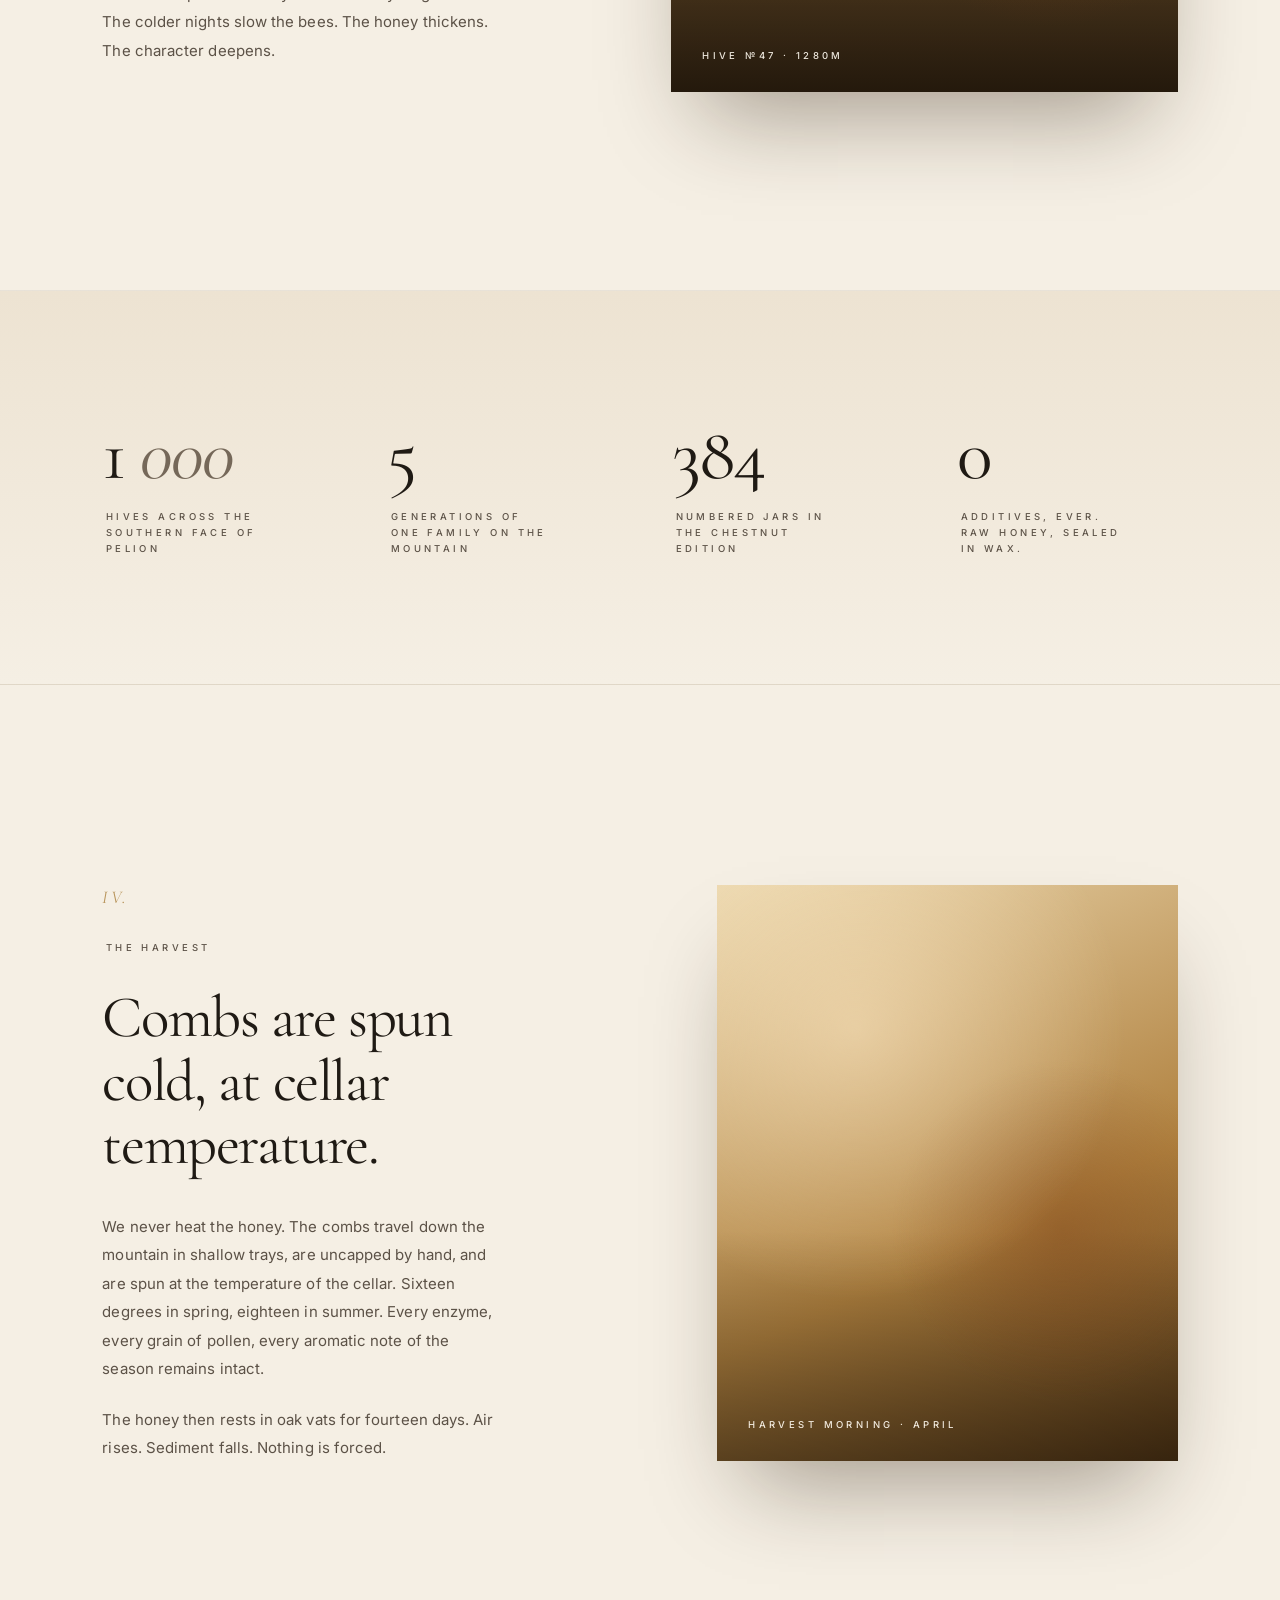
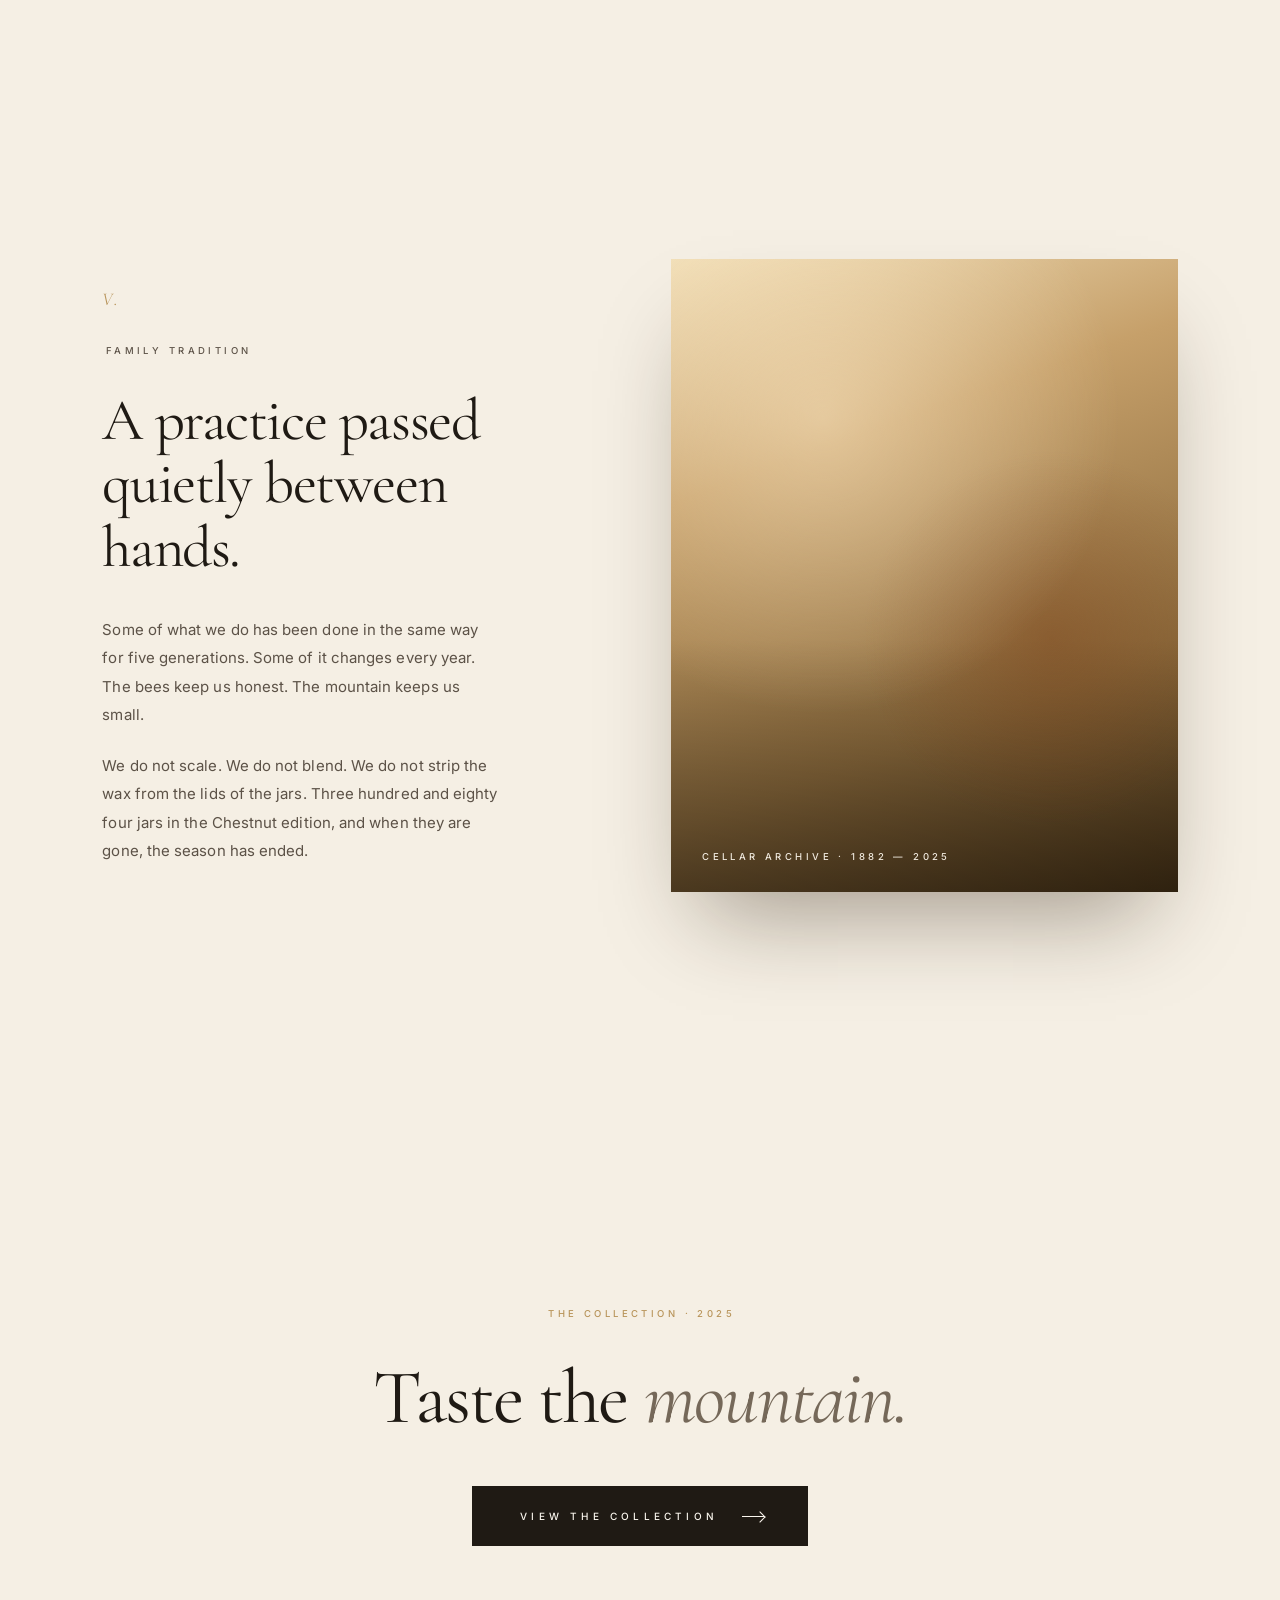
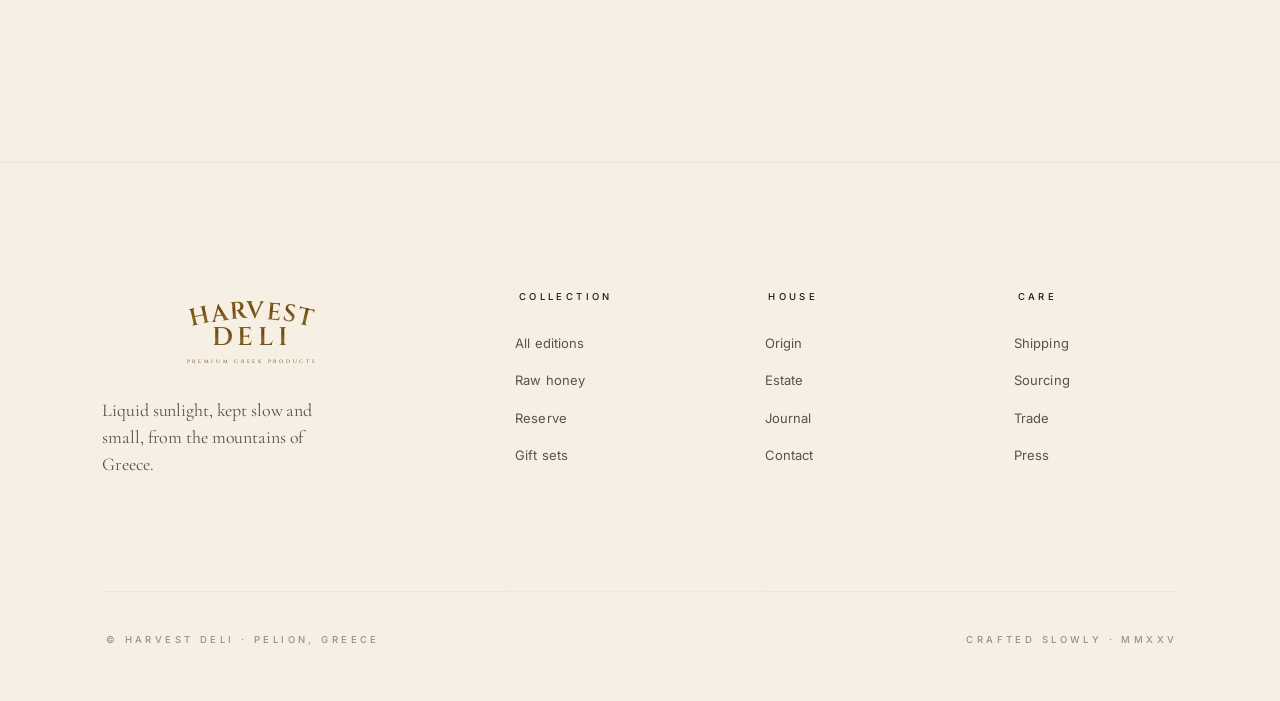
==== commit 17860c97: "Add EN/NL language toggle with full Dutch translation Built a centralised i18n layer in shared.js wi" ====
--- a/about.html
+++ b/about.html
@@ -420,23 +420,40 @@
 .reveal.delay-2 { transition-delay: 0.36s; }
 
 @media (max-width: 900px) {
-  nav.site-nav { padding: 14px 22px; }
+  nav.site-nav { padding: 14px 20px; }
   nav.site-nav .nav-right { gap: 18px; }
-  .about-hero { padding: 16vh 7% 6vh; }
-  .about-frame { margin-top: 8vh; aspect-ratio: 4 / 5; }
-  .chapter-section { padding: 14vh 7%; grid-template-columns: 1fr !important; gap: 8vh !important; }
+  .logo-mark.nav-size { height: 38px; }
+  .about-hero { padding: 14vh 7% 4vh; }
+  .about-headline { margin-bottom: 28px; }
+  .about-intro { font-size: 17px; }
+  .about-frame { margin-top: 6vh; aspect-ratio: 4 / 5; }
+  .chapter-section { padding: 12vh 7%; grid-template-columns: 1fr !important; gap: 6vh !important; }
   .chapter-section.right .ch-image { order: 0; }
+  .ch-heading { font-size: clamp(34px, 8vw, 52px); margin-bottom: 24px; }
+  .ch-body { font-size: 14.5px; line-height: 1.85; }
+  .ch-image { aspect-ratio: 4 / 5; }
   .pull-quote { padding: 12vh 8%; }
-  .numbers-strip { grid-template-columns: 1fr 1fr; gap: 6vh 8%; padding: 10vh 7%; }
-  .about-cta { padding: 18vh 7%; }
-  .footer-grid { grid-template-columns: 1fr 1fr; gap: 6vh 8%; }
+  .pull-quote blockquote { font-size: clamp(26px, 7vw, 42px); }
+  .pull-quote blockquote::before, .pull-quote blockquote::after { margin: 40px auto; }
+  .numbers-strip { grid-template-columns: 1fr 1fr; gap: 6vh 6%; padding: 10vh 7%; }
+  .n-cell .n-value { font-size: clamp(42px, 11vw, 64px); margin-bottom: 14px; }
+  .about-cta { padding: 16vh 7%; }
+  .about-cta h2 { margin-bottom: 36px; font-size: clamp(36px, 10vw, 60px); }
+  .footer-grid { grid-template-columns: 1fr 1fr; gap: 6vh 8%; margin-bottom: 8vh; }
   .footer-bottom { flex-direction: column; gap: 16px; text-align: center; }
-  .menu-overlay { padding: 24px 28px; }
+  .menu-overlay { padding: 22px 24px; }
   .menu-content { grid-template-columns: 1fr; gap: 6vh; align-items: start; }
-  .menu-items li { grid-template-columns: 40px 1fr; gap: 16px; }
-  .menu-items .sub { grid-column: 1 / -1; text-align: left; padding-left: 56px; margin-top: -8px; }
+  .menu-items li { grid-template-columns: 36px 1fr; gap: 14px; padding: 18px 0; }
+  .menu-items .sub { grid-column: 1 / -1; text-align: left; padding-left: 50px; margin-top: -6px; }
   .menu-side { padding-left: 0; border-left: none; border-top: 1px solid rgba(245,239,228,0.08); padding-top: 5vh; }
   .menu-bottom { flex-direction: column; gap: 16px; text-align: center; }
+}
+@media (max-width: 480px) {
+  .numbers-strip { grid-template-columns: 1fr; gap: 5vh; padding: 8vh 8%; }
+  .n-cell .n-value { font-size: 56px; }
+  .pull-quote blockquote { font-size: 24px; }
+  .about-cta .cta-link { padding: 18px 30px; padding-left: calc(30px + var(--track-button)); }
+  footer.site-footer { padding: 10vh 7% 5vh; }
 }
 </style>
 </head>
@@ -469,10 +486,13 @@
 <nav class="site-nav">
   <a href="index.html" class="nav-brand"><svg class="logo-svg logo-mark nav-size"><use href="#harvestDeliLogo"/></svg></a>
   <div class="nav-right">
-    <button class="menu-btn" id="menuBtn"><span class="lines"></span>Menu</button>
+    <div class="lang-toggle" role="group" aria-label="Language">
+      <button data-lang="en">EN</button><span class="sep"></span><button data-lang="nl">NL</button>
+    </div>
+    <button class="menu-btn" id="menuBtn"><span class="lines"></span><span data-i18n="nav.menu">Menu</span></button>
     <button class="nav-cart" id="navCart" aria-label="Open cart">
       <span class="cart-glyph"><svg width="14" height="14" viewBox="0 0 14 14" fill="none"><path d="M2.2 4 L11.8 4 L10.8 12 L3.2 12 Z" stroke="currentColor" stroke-width="0.9" fill="none"/><path d="M5 4 V3.2 A2 2 0 0 1 9 3.2 V4" stroke="currentColor" stroke-width="0.9" fill="none"/></svg></span>
-      Cellar
+      <span data-i18n="nav.cellar">Cellar</span>
       <span class="cart-count">0</span>
     </button>
   </div>
@@ -481,19 +501,19 @@
 <div class="menu-overlay" id="menuOverlay" aria-hidden="true">
   <div class="menu-top">
     <a href="index.html" class="nav-brand"><svg class="logo-svg logo-mark menu-size"><use href="#harvestDeliLogo"/></svg></a>
-    <button class="menu-close" id="menuClose">Close <span class="x"></span></button>
+    <button class="menu-close" id="menuClose"><span data-i18n="menu.close">Close</span> <span class="x"></span></button>
   </div>
   <div class="menu-content">
     <ol class="menu-items">
-      <li><span class="roman">I</span><a href="shop.html">The <em>Collection</em></a><span class="sub">All editions</span></li>
-      <li><span class="roman">II</span><a href="about.html">The <em>Origin</em></a><span class="sub">Pelion · Greece</span></li>
-      <li><span class="roman">III</span><a href="index.html#process">The <em>Process</em></a><span class="sub">Hand harvested</span></li>
-      <li><span class="roman">IV</span><a href="index.html#journal">The <em>Journal</em></a><span class="sub">Field notes</span></li>
-      <li><span class="roman">V</span><a href="contact.html">Contact</a><span class="sub">Trade &amp; press</span></li>
+      <li><span class="roman">I</span><a href="shop.html" data-i18n-html="menu.item.collection_html">The <em>Collection</em></a><span class="sub" data-i18n="menu.item.collection_sub">All editions</span></li>
+      <li><span class="roman">II</span><a href="about.html" data-i18n-html="menu.item.origin_html">The <em>Origin</em></a><span class="sub" data-i18n="menu.item.origin_sub">Pelion · Greece</span></li>
+      <li><span class="roman">III</span><a href="index.html#process" data-i18n-html="menu.item.process_html">The <em>Process</em></a><span class="sub" data-i18n="menu.item.process_sub">Hand harvested</span></li>
+      <li><span class="roman">IV</span><a href="index.html#journal" data-i18n-html="menu.item.journal_html">The <em>Journal</em></a><span class="sub" data-i18n="menu.item.journal_sub">Field notes</span></li>
+      <li><span class="roman">V</span><a href="contact.html" data-i18n="menu.item.contact">Contact</a><span class="sub" data-i18n="menu.item.contact_sub">Trade &amp; press</span></li>
     </ol>
     <aside class="menu-side">
-      <h5>Visit the estate</h5>
-      <p>By appointment between April and October. Small groups, single day, accompanied tastings at the cellar.</p>
+      <h5 data-i18n="menu.estate.h">Visit the estate</h5>
+      <p data-i18n="menu.estate.p">By appointment between April and October. Small groups, single day, accompanied tastings at the cellar.</p>
       <div class="contact">
         <a href="mailto:hello@harvestdeli.gr">hello@harvestdeli.gr</a><br>
         +30 24210 882 14<br>Pelion, 37006 &middot; Greece
@@ -501,8 +521,8 @@
     </aside>
   </div>
   <div class="menu-bottom">
-    <span>© Harvest Deli MMXXV</span>
-    <div class="social"><a href="#">Instagram</a><a href="#">Journal</a><a href="#">Wholesale</a></div>
+    <span data-i18n="menu.copyright">© Harvest Deli MMXXV</span>
+    <div class="social"><a href="#" data-i18n="menu.social.instagram">Instagram</a><a href="#" data-i18n="menu.social.journal">Journal</a><a href="#" data-i18n="menu.social.wholesale">Wholesale</a></div>
   </div>
 </div>
 
@@ -511,28 +531,28 @@
   <div class="cart-backdrop"></div>
   <aside class="cart-panel">
     <header class="cart-head">
-      <span class="cart-title">Your <em>Cellar</em></span>
-      <button class="cart-close" aria-label="Close">Close <span class="x"></span></button>
+      <span class="cart-title" data-i18n-html="cart.title_html">Your <em>Cellar</em></span>
+      <button class="cart-close" aria-label="Close"><span data-i18n="cart.close">Close</span> <span class="x"></span></button>
     </header>
     <div class="cart-items" id="cartItems"></div>
     <footer class="cart-foot">
       <div class="cart-totals">
-        <span class="label">Subtotal</span>
+        <span class="label" data-i18n="cart.subtotal">Subtotal</span>
         <span class="total" id="cartTotal">€0</span>
       </div>
-      <p class="cart-note">Shipping calculated at checkout. Complimentary across the EU above €120.</p>
-      <a href="checkout.html" class="cart-checkout">Continue to checkout <span class="arrow"></span></a>
+      <p class="cart-note" data-i18n="cart.note">Shipping calculated at checkout. Complimentary across the EU above €120.</p>
+      <a href="checkout.html" class="cart-checkout"><span data-i18n="cart.checkout">Continue to checkout</span> <span class="arrow"></span></a>
     </footer>
   </aside>
 </div>
 
 <!-- ============ Hero ============ -->
 <section class="about-hero">
-  <div class="about-eyebrow">The Origin &middot; A house in Pelion</div>
-  <h1 class="about-headline">A journey into the <em>origin.</em></h1>
-  <p class="about-intro">Five generations of one family, working a thousand hives across a single mountain. The honey is the result. This is the story behind the jar.</p>
+  <div class="about-eyebrow" data-i18n="about.eyebrow">The Origin &middot; A house in Pelion</div>
+  <h1 class="about-headline" data-i18n-html="about.headline_html">A journey into the <em>origin.</em></h1>
+  <p class="about-intro" data-i18n="about.intro">Five generations of one family, working a thousand hives across a single mountain. The honey is the result. This is the story behind the jar.</p>
   <div class="about-frame">
-    <span class="caption">Mount Pelion &middot; Northern Greece</span>
+    <span class="caption" data-i18n="about.frameCaption">Mount Pelion &middot; Northern Greece</span>
   </div>
 </section>
 
@@ -540,35 +560,35 @@
 <section class="chapter-section left">
   <div class="ch-text reveal">
     <div class="ch-num">I.</div>
-    <div class="ch-eyebrow">Greece &middot; The land</div>
-    <h2 class="ch-heading">A mountain that the sea cannot reach.</h2>
-    <p class="ch-body">Pelion rises six hundred metres from the Aegean coast in a single, slow gesture. Its limestone ridges hold wild thyme, heather, oregano, arbutus and chestnut in a single, untranslatable season. We work the southern face, where the sun arrives early and the air keeps its dryness through the afternoon.</p>
-    <p class="ch-body">Nothing here is cultivated. The bees decide where to forage, and the season decides what they bring back.</p>
+    <div class="ch-eyebrow" data-i18n="about.ch1.eyebrow">Greece &middot; The land</div>
+    <h2 class="ch-heading" data-i18n="about.ch1.h">A mountain that the sea cannot reach.</h2>
+    <p class="ch-body" data-i18n="about.ch1.p1">Pelion rises six hundred metres from the Aegean coast in a single, slow gesture. Its limestone ridges hold wild thyme, heather, oregano, arbutus and chestnut in a single, untranslatable season. We work the southern face, where the sun arrives early and the air keeps its dryness through the afternoon.</p>
+    <p class="ch-body" data-i18n="about.ch1.p2">Nothing here is cultivated. The bees decide where to forage, and the season decides what they bring back.</p>
   </div>
   <div class="ch-image tone-1 reveal delay-1">
-    <span class="caption">Pelion ridges &middot; 1100m</span>
+    <span class="caption" data-i18n="about.ch1.caption">Pelion ridges &middot; 1100m</span>
   </div>
 </section>
 
 <!-- ============ Pull quote ============ -->
 <section class="pull-quote">
   <div class="reveal">
-    <blockquote>"My grandfather kept thirty hives. My father, three hundred. I keep a thousand, and yet, less."</blockquote>
-    <cite>Stavros Andreou &middot; Beekeeper, fifth generation</cite>
+    <blockquote data-i18n="about.quote.text">"My grandfather kept thirty hives. My father, three hundred. I keep a thousand, and yet, less."</blockquote>
+    <cite data-i18n="about.quote.cite">Stavros Andreou &middot; Beekeeper, fifth generation</cite>
   </div>
 </section>
 
 <!-- ============ Chapter 2 ============ -->
 <section class="chapter-section right">
   <div class="ch-image tone-2 reveal">
-    <span class="caption">The cellar &middot; oak vats</span>
+    <span class="caption" data-i18n="about.ch2.caption">The cellar &middot; oak vats</span>
   </div>
   <div class="ch-text reveal delay-1">
     <div class="ch-num">II.</div>
-    <div class="ch-eyebrow">The beekeeper</div>
-    <h2 class="ch-heading">Stavros, who learned to listen.</h2>
-    <p class="ch-body">Stavros Andreou is the fifth generation of his family to keep bees on this mountain. He inherited the cellar from his father in 2009, and the manuscripts of his great-grandfather sit on a shelf above the vats, recording temperatures and yields back to 1882.</p>
-    <p class="ch-body">He works alone for ten months of the year. Two younger nephews join him for the harvest. The bees, he says, taught the family more than the family ever taught the bees.</p>
+    <div class="ch-eyebrow" data-i18n="about.ch2.eyebrow">The beekeeper</div>
+    <h2 class="ch-heading" data-i18n="about.ch2.h">Stavros, who learned to listen.</h2>
+    <p class="ch-body" data-i18n="about.ch2.p1">Stavros Andreou is the fifth generation of his family to keep bees on this mountain. He inherited the cellar from his father in 2009, and the manuscripts of his great-grandfather sit on a shelf above the vats, recording temperatures and yields back to 1882.</p>
+    <p class="ch-body" data-i18n="about.ch2.p2">He works alone for ten months of the year. Two younger nephews join him for the harvest. The bees, he says, taught the family more than the family ever taught the bees.</p>
   </div>
 </section>
 
@@ -576,13 +596,13 @@
 <section class="chapter-section left">
   <div class="ch-text reveal">
     <div class="ch-num">III.</div>
-    <div class="ch-eyebrow">The mountains</div>
-    <h2 class="ch-heading">The hives are placed where the road ends.</h2>
-    <p class="ch-body">Each apiary sits between 600 and 1400 metres on the southern slopes. Never near a road. Never near a cultivated field. The walk to the highest hives takes a full morning, and we take care not to disturb the bees more than a season requires.</p>
-    <p class="ch-body">Altitude shapes the honey more than any single flower. The colder nights slow the bees. The honey thickens. The character deepens.</p>
+    <div class="ch-eyebrow" data-i18n="about.ch3.eyebrow">The mountains</div>
+    <h2 class="ch-heading" data-i18n="about.ch3.h">The hives are placed where the road ends.</h2>
+    <p class="ch-body" data-i18n="about.ch3.p1">Each apiary sits between 600 and 1400 metres on the southern slopes. Never near a road. Never near a cultivated field. The walk to the highest hives takes a full morning, and we take care not to disturb the bees more than a season requires.</p>
+    <p class="ch-body" data-i18n="about.ch3.p2">Altitude shapes the honey more than any single flower. The colder nights slow the bees. The honey thickens. The character deepens.</p>
   </div>
   <div class="ch-image tone-3 reveal delay-1">
-    <span class="caption">Hive №47 &middot; 1280m</span>
+    <span class="caption" data-i18n="about.ch3.caption">Hive №47 &middot; 1280m</span>
   </div>
 </section>
 
@@ -590,33 +610,33 @@
 <section class="numbers-strip">
   <div class="n-cell reveal">
     <div class="n-value">1 <em>000</em></div>
-    <div class="n-label">Hives across the southern face of Pelion</div>
+    <div class="n-label" data-i18n="about.n1.lbl">Hives across the southern face of Pelion</div>
   </div>
   <div class="n-cell reveal delay-1">
     <div class="n-value">5</div>
-    <div class="n-label">Generations of one family on the mountain</div>
+    <div class="n-label" data-i18n="about.n2.lbl">Generations of one family on the mountain</div>
   </div>
   <div class="n-cell reveal delay-2">
     <div class="n-value">384</div>
-    <div class="n-label">Numbered jars in the Chestnut edition</div>
+    <div class="n-label" data-i18n="about.n3.lbl">Numbered jars in the Chestnut edition</div>
   </div>
   <div class="n-cell reveal">
     <div class="n-value">0</div>
-    <div class="n-label">Additives, ever. Raw honey, sealed in wax.</div>
+    <div class="n-label" data-i18n="about.n4.lbl">Additives, ever. Raw honey, sealed in wax.</div>
   </div>
 </section>
 
 <!-- ============ Chapter 4 ============ -->
 <section class="chapter-section right">
   <div class="ch-image tone-4 reveal">
-    <span class="caption">Harvest morning &middot; April</span>
+    <span class="caption" data-i18n="about.ch4.caption">Harvest morning &middot; April</span>
   </div>
   <div class="ch-text reveal delay-1">
     <div class="ch-num">IV.</div>
-    <div class="ch-eyebrow">The harvest</div>
-    <h2 class="ch-heading">Combs are spun cold, at cellar temperature.</h2>
-    <p class="ch-body">We never heat the honey. The combs travel down the mountain in shallow trays, are uncapped by hand, and are spun at the temperature of the cellar — sixteen degrees in spring, eighteen in summer. Every enzyme, every grain of pollen, every aromatic note of the season remains intact.</p>
-    <p class="ch-body">The honey then rests in oak vats for fourteen days. Air rises. Sediment falls. Nothing is forced.</p>
+    <div class="ch-eyebrow" data-i18n="about.ch4.eyebrow">The harvest</div>
+    <h2 class="ch-heading" data-i18n="about.ch4.h">Combs are spun cold, at cellar temperature.</h2>
+    <p class="ch-body" data-i18n="about.ch4.p1">We never heat the honey. The combs travel down the mountain in shallow trays, are uncapped by hand, and are spun at the temperature of the cellar. Sixteen degrees in spring, eighteen in summer. Every enzyme, every grain of pollen, every aromatic note of the season remains intact.</p>
+    <p class="ch-body" data-i18n="about.ch4.p2">The honey then rests in oak vats for fourteen days. Air rises. Sediment falls. Nothing is forced.</p>
   </div>
 </section>
 
@@ -624,54 +644,54 @@
 <section class="chapter-section left">
   <div class="ch-text reveal">
     <div class="ch-num">V.</div>
-    <div class="ch-eyebrow">Family tradition</div>
-    <h2 class="ch-heading">A practice passed quietly between hands.</h2>
-    <p class="ch-body">Some of what we do has been done in the same way for five generations. Some of it changes every year. The bees keep us honest. The mountain keeps us small.</p>
-    <p class="ch-body">We do not scale. We do not blend. We do not strip the wax from the lids of the jars. Three hundred and eighty four jars in the Chestnut edition, and when they are gone, the season has ended.</p>
+    <div class="ch-eyebrow" data-i18n="about.ch5.eyebrow">Family tradition</div>
+    <h2 class="ch-heading" data-i18n="about.ch5.h">A practice passed quietly between hands.</h2>
+    <p class="ch-body" data-i18n="about.ch5.p1">Some of what we do has been done in the same way for five generations. Some of it changes every year. The bees keep us honest. The mountain keeps us small.</p>
+    <p class="ch-body" data-i18n="about.ch5.p2">We do not scale. We do not blend. We do not strip the wax from the lids of the jars. Three hundred and eighty four jars in the Chestnut edition, and when they are gone, the season has ended.</p>
   </div>
   <div class="ch-image tone-1 reveal delay-1">
-    <span class="caption">Cellar archive &middot; 1882 — 2025</span>
+    <span class="caption" data-i18n="about.ch5.caption">Cellar archive &middot; 1882 — 2025</span>
   </div>
 </section>
 
 <!-- ============ CTA ============ -->
 <section class="about-cta">
-  <div class="label">The Collection &middot; 2025</div>
-  <h2>Taste the <em>mountain.</em></h2>
-  <a href="shop.html" class="cta-link">View the collection <span class="arrow"></span></a>
+  <div class="label" data-i18n="about.cta.label">The Collection &middot; 2025</div>
+  <h2 data-i18n-html="about.cta.h_html">Taste the <em>mountain.</em></h2>
+  <a href="shop.html" class="cta-link"><span data-i18n="about.cta.btn">View the collection</span> <span class="arrow"></span></a>
 </section>
 
 <footer class="site-footer">
   <div class="footer-grid">
     <div>
       <div class="footer-brand"><svg class="logo-svg logo-mark footer-size"><use href="#harvestDeliLogoDark"/></svg></div>
-      <p class="footer-tagline">Liquid sunlight, kept slow and small, from the mountains of Greece.</p>
+      <p class="footer-tagline" data-i18n="footer.tagline">Liquid sunlight, kept slow and small, from the mountains of Greece.</p>
     </div>
     <div class="footer-col">
-      <h4>Collection</h4>
-      <a href="shop.html">All editions</a>
-      <a href="shop.html">Raw honey</a>
-      <a href="shop.html">Reserve</a>
-      <a href="shop.html">Gift sets</a>
+      <h4 data-i18n="footer.col.collection">Collection</h4>
+      <a href="shop.html" data-i18n="footer.link.allEditions">All editions</a>
+      <a href="shop.html" data-i18n="footer.link.rawHoney">Raw honey</a>
+      <a href="shop.html" data-i18n="footer.link.reserve">Reserve</a>
+      <a href="shop.html" data-i18n="footer.link.gift">Gift sets</a>
     </div>
     <div class="footer-col">
-      <h4>House</h4>
-      <a href="about.html">Origin</a>
-      <a href="index.html#process">Estate</a>
-      <a href="#">Journal</a>
-      <a href="contact.html">Contact</a>
+      <h4 data-i18n="footer.col.house">House</h4>
+      <a href="about.html" data-i18n="footer.link.origin">Origin</a>
+      <a href="index.html#process" data-i18n="footer.link.estate">Estate</a>
+      <a href="#" data-i18n="footer.link.journal">Journal</a>
+      <a href="contact.html" data-i18n="footer.link.contact">Contact</a>
     </div>
     <div class="footer-col">
-      <h4>Care</h4>
-      <a href="#">Shipping</a>
-      <a href="#">Sourcing</a>
-      <a href="contact.html">Trade</a>
-      <a href="contact.html">Press</a>
+      <h4 data-i18n="footer.col.care">Care</h4>
+      <a href="#" data-i18n="footer.link.shipping">Shipping</a>
+      <a href="#" data-i18n="footer.link.sourcing">Sourcing</a>
+      <a href="contact.html" data-i18n="footer.link.trade">Trade</a>
+      <a href="contact.html" data-i18n="footer.link.press">Press</a>
     </div>
   </div>
   <div class="footer-bottom">
-    <span>© Harvest Deli &middot; Pelion, Greece</span>
-    <span>Crafted slowly &middot; MMXXV</span>
+    <span data-i18n="footer.bottom1">© Harvest Deli &middot; Pelion, Greece</span>
+    <span data-i18n="footer.bottom2">Crafted slowly &middot; MMXXV</span>
   </div>
 </footer>
 
--- a/shared.css
+++ b/shared.css
@@ -388,11 +388,86 @@
 
 /* ----------- Mobile responsive ----------- */
 @media (max-width: 900px) {
-  .cart-head, .cart-foot { padding-left: 24px; padding-right: 24px; }
-  .cart-items { padding-left: 24px; padding-right: 24px; }
-  .cart-line { grid-template-columns: 60px 1fr auto; gap: 16px; }
+  .cart-panel { width: min(420px, 92vw); }
+  .cart-head { padding: 24px 24px 18px; }
+  .cart-foot { padding: 22px 24px 28px; }
+  .cart-items { padding: 6px 24px; }
+  .cart-head .cart-title { font-size: 22px; }
+  .cart-line { grid-template-columns: 60px 1fr auto; gap: 16px; padding: 18px 0; }
   .cart-line .thumb { width: 60px; height: 72px; }
   .cart-line .meta .name { font-size: 17px; }
+  .cart-line .meta .edition { margin-bottom: 10px; font-size: 9px; letter-spacing: 0.3em; }
+  .cart-line .price-col .price { font-size: 18px; }
+  .qty { height: 30px; }
+  .qty button { width: 30px; height: 30px; font-size: 16px; }
+  .cart-checkout { padding: 18px 22px; padding-left: calc(22px + var(--track-button, 0.42em)); gap: 14px; }
+}
+@media (max-width: 600px) {
+  .nav-cart { gap: 8px; padding-left: 0; font-size: 0; letter-spacing: 0; }
+  .nav-cart .cart-glyph,
+  .nav-cart .cart-count { font-size: 9px; letter-spacing: 0.02em; }
+  .nav-cart .cart-glyph svg { width: 16px; height: 16px; }
+  .nav-cart .cart-count { min-width: 16px; height: 16px; padding: 0 5px; }
+  nav.site-nav .nav-acquire { display: none; }
+  .cart-panel { width: 100vw; }
+  .cart-head, .cart-foot, .cart-items { padding-left: 22px; padding-right: 22px; }
+  .cart-head .cart-title { font-size: 20px; }
+  .cart-head .cart-title em { font-size: 12px; }
+  .cart-line { grid-template-columns: 54px 1fr auto; gap: 14px; }
+  .cart-line .thumb { width: 54px; height: 66px; }
+  .cart-line .meta .name { font-size: 16px; }
+  .cart-line .price-col .price { font-size: 17px; }
+  .cart-totals .total { font-size: 26px; }
+  .cart-empty { padding: 8vh 4px; }
+  .cart-empty h4 { font-size: 24px; }
+  .cart-toast { left: 16px; right: 16px; transform: none; bottom: 16px; font-size: 9px; padding: 14px 20px; padding-left: calc(20px + var(--track-label, 0.36em)); }
+  .cart-toast.show { transform: none; }
+}
+
+/* ----------- Language toggle ----------- */
+.lang-toggle {
+  display: inline-flex;
+  align-items: center;
+  gap: 10px;
+  font-family: 'Inter', sans-serif;
+  font-size: 9.5px;
+  letter-spacing: 0.28em;
+  font-weight: 500;
+  color: var(--ink-soft);
+  padding-left: 0.28em;
+}
+.lang-toggle button {
+  background: none;
+  border: none;
+  cursor: pointer;
+  color: inherit;
+  font: inherit;
+  letter-spacing: inherit;
+  padding: 6px 0;
+  opacity: 0.5;
+  transition: opacity 0.5s var(--ease, cubic-bezier(0.22, 1, 0.36, 1)), color 0.5s var(--ease);
+  font-weight: 500;
+}
+.lang-toggle button:hover { opacity: 0.8; }
+.lang-toggle button.active { opacity: 1; color: var(--ink); }
+.lang-toggle .sep {
+  opacity: 0.3;
+  width: 1px;
+  height: 11px;
+  background: currentColor;
+  display: inline-block;
+}
+nav.site-nav:not(.scrolled) .lang-toggle { color: rgba(245, 239, 228, 0.7); }
+nav.site-nav:not(.scrolled) .lang-toggle button.active { color: var(--cream); }
+@media (max-width: 600px) {
+  .lang-toggle { font-size: 9px; letter-spacing: 0.18em; gap: 6px; }
+  .lang-toggle button { padding: 6px 2px; }
+}
+
+/* ----------- Footer logo: deepen so the foil reads on cream ----------- */
+.footer-brand .logo-mark,
+footer .logo-mark.footer-size {
+  filter: brightness(0.62) saturate(1.35) contrast(1.06);
 }
 
 /* ----------- Grain overlay utility ----------- */
